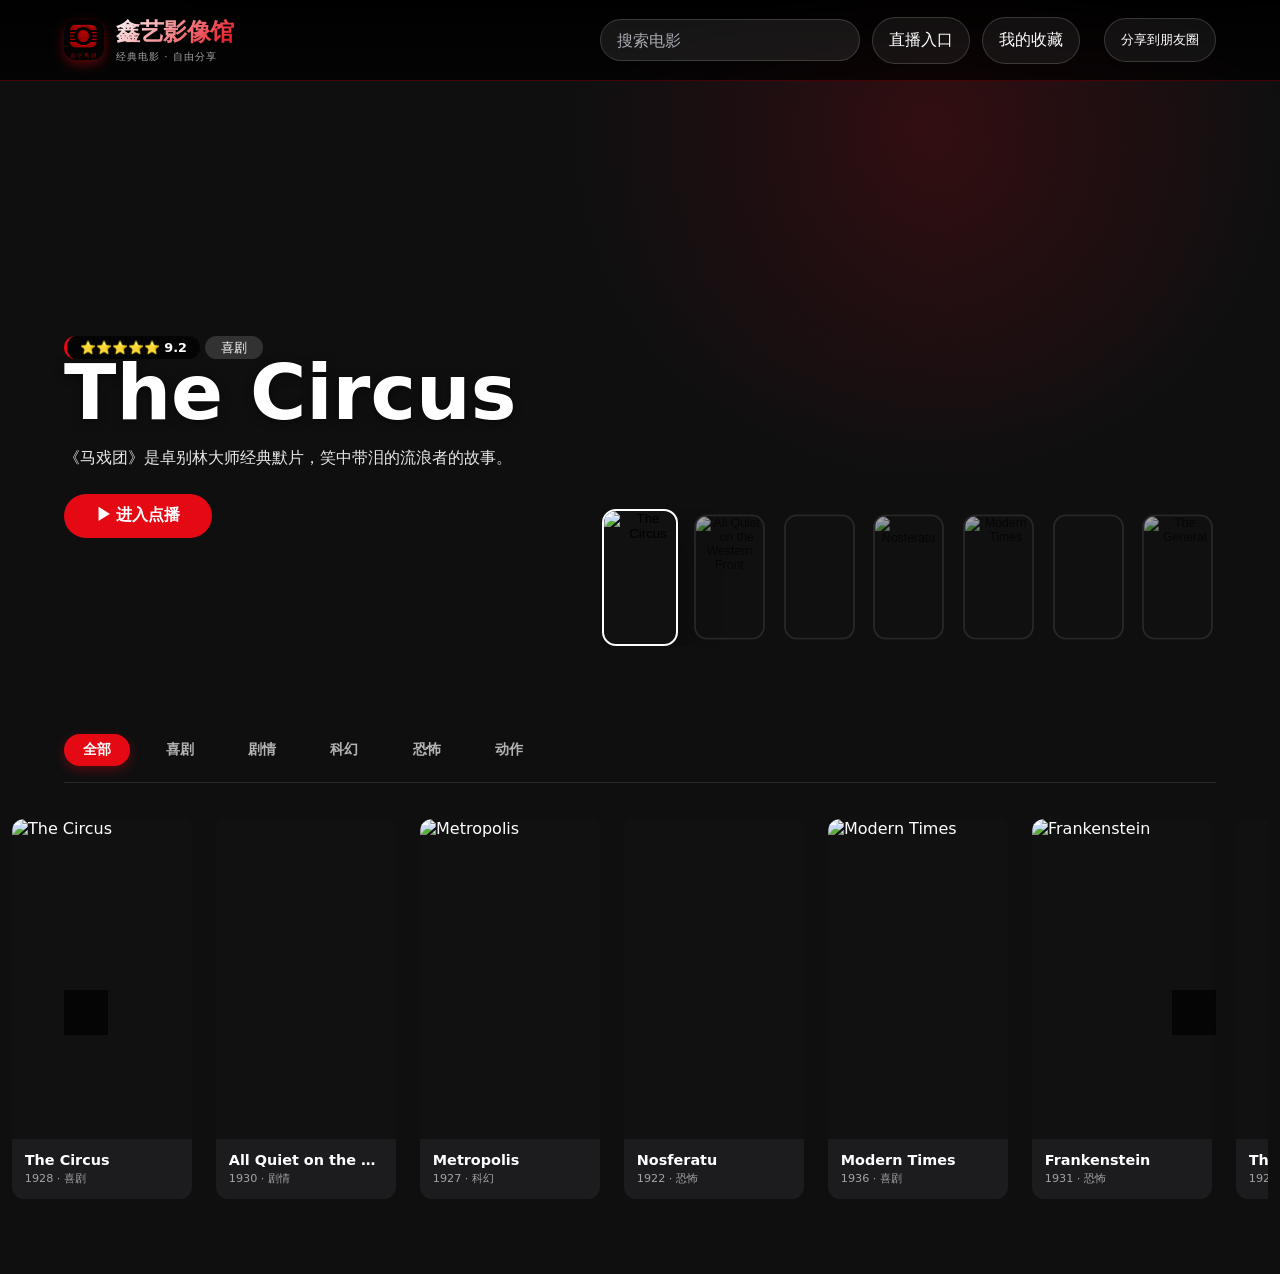
==== index.html @ 9accf1c9 "Remove stale audio UI logic and disable fallback autoplay sources" ====
<!DOCTYPE html>
<html lang="zh-CN">
<head>
    <meta charset="UTF-8">
    <meta name="viewport" content="width=device-width, initial-scale=1.0, viewport-fit=cover">
    <meta name="description" content="鑫艺影像馆，经典电影自由分享平台。">
    <meta property="og:title" content="鑫艺影像馆 · 致敬经典电影">
    <meta property="og:description" content="观看并分享经典电影。">
    <meta property="og:image" content="https://pub-c8dff8c2f0a44d65a2aa76008f27ed86.r2.dev/Circle_hb_h.png">
    <meta property="og:type" content="website">
    <link rel="icon" href="logo.png">
    <link rel="apple-touch-icon" href="logo.png">
    <title>鑫艺影像馆 · 致敬经典电影</title>
    <!-- HLS.js 库 (CDN) -->
    <script src="https://cdn.jsdelivr.net/npm/hls.js@latest"></script>
    <style>
        * {
            margin: 0;
            padding: 0;
            box-sizing: border-box;
        }

        body {
            background-color: #0f0f10;
            font-family: system-ui, -apple-system, 'Segoe UI', Roboto, 'Helvetica Neue', sans-serif;
            color: #fff;
        }

        body.modal-open {
            overflow: hidden;
            touch-action: none;
        }

        :root {
            --movie-poster-aspect: 941 / 1672;
            --movie-backdrop-aspect: 1448 / 1086;
        }

        /* 自定义滚动条 */
        ::-webkit-scrollbar {
            width: 6px;
            height: 6px;
        }
        ::-webkit-scrollbar-track {
            background: #1a1a1f;
        }
        ::-webkit-scrollbar-thumb {
            background: #e50914;
            border-radius: 4px;
        }

        /* 导航栏 */
        .navbar {
            position: fixed;
            top: 0;
            left: 0;
            right: 0;
            background: linear-gradient(180deg, rgba(0,0,0,0.95) 0%, rgba(0,0,0,0.7) 100%);
            backdrop-filter: blur(12px);
            z-index: 100;
            padding: 1rem 5%;
            display: flex;
            justify-content: space-between;
            align-items: center;
            border-bottom: 1px solid rgba(229, 9, 20, 0.3);
        }

        .logo {
            display: flex;
            align-items: center;
            gap: 12px;
            cursor: pointer;
            transition: all 0.3s;
            text-decoration: none;
            min-width: 0;
        }

        .logo:hover {
            transform: translateY(-2px);
        }

        .logo-icon {
            width: 40px;
            height: 40px;
            flex: 0 0 40px;
            display: block;
            border-radius: 12px;
            box-shadow: 0 4px 12px rgba(229, 9, 20, 0.4);
            transition: all 0.3s;
            object-fit: contain;
            background: transparent;
        }

        .logo:hover .logo-icon {
            transform: rotate(6deg) scale(1.05);
            box-shadow: 0 6px 16px rgba(229, 9, 20, 0.6);
        }

        .logo-text {
            display: flex;
            flex-direction: column;
            gap: 2px;
            min-width: 0;
        }

        .logo-brand {
            font-size: 1.5rem;
            font-weight: 800;
            background: linear-gradient(135deg, #fff 0%, #e50914 100%);
            -webkit-background-clip: text;
            background-clip: text;
            color: transparent;
            letter-spacing: -0.5px;
            transition: all 0.3s;
            white-space: nowrap;
        }

        .logo:hover .logo-brand {
            font-size: 1.55rem;
        }

        .logo-tagline {
            font-size: 0.65rem;
            color: #a3a3a3;
            font-weight: 500;
            letter-spacing: 1px;
            text-transform: uppercase;
            transition: color 0.3s;
            white-space: nowrap;
        }

        .logo:hover .logo-tagline {
            color: #e50914;
        }
        .nav-link {
            display: inline-flex;
            align-items: center;
            justify-content: center;
            padding: 0.75rem 1rem;
            border-radius: 999px;
            border: 1px solid rgba(255,255,255,0.16);
            color: #fff;
            background: rgba(255,255,255,0.06);
            text-decoration: none;
            transition: all 0.2s;
        }

        .nav-link:hover {
            background: rgba(255,255,255,0.14);
            transform: translateY(-1px);
        }

        .share-link {
            cursor: pointer;
            margin-left: 0.75rem;
        }

        .nav-actions {
            display: flex;
            align-items: center;
            gap: 0.75rem;
        }

        .search-input {
            width: min(24vw, 260px);
            min-width: 180px;
            height: 42px;
            border: 1px solid rgba(255,255,255,0.16);
            border-radius: 999px;
            background: rgba(255,255,255,0.08);
            color: #fff;
            padding: 0 1rem;
            font: inherit;
            outline: none;
        }

        .search-input::placeholder {
            color: #a8a8b2;
        }

        .search-input:focus {
            border-color: rgba(229,9,20,0.75);
            background: rgba(255,255,255,0.12);
        }

        .share-toast {
            position: fixed;
            left: 50%;
            bottom: 2rem;
            transform: translateX(-50%) translateY(20px);
            max-width: min(90vw, 460px);
            background: rgba(24,24,28,0.96);
            color: #fff;
            border: 1px solid rgba(255,255,255,0.14);
            border-radius: 14px;
            padding: 0.9rem 1.1rem;
            box-shadow: 0 16px 40px rgba(0,0,0,0.35);
            opacity: 0;
            pointer-events: none;
            transition: opacity 0.2s, transform 0.2s;
            z-index: 2000;
            line-height: 1.5;
            font-size: 0.92rem;
        }

        .share-toast.show {
            opacity: 1;
            transform: translateX(-50%) translateY(0);
        }

        /* Hero 大屏区域 */
        .hero {
            position: relative;
            aspect-ratio: var(--movie-backdrop-aspect);
            height: clamp(560px, 78vh, 920px);
            max-height: none;
            min-height: 560px;
            width: 100%;
            background:
                radial-gradient(circle at 72% 18%, rgba(229,9,20,0.22), transparent 34%),
                linear-gradient(0deg, #0f0f10 0%, rgba(15,15,16,0.92) 100%);
            overflow: hidden;
            margin-top: 0;
            cursor: pointer;
        }

        .hero-backdrop {
            position: absolute;
            top: 0;
            left: 0;
            width: 100%;
            height: 100%;
            object-fit: cover;
            z-index: 0;
            filter: brightness(0.72) saturate(1.05);
            transition: opacity 0.45s ease, transform 0.45s ease;
        }

        .hero::after {
            content: "";
            position: absolute;
            inset: 0;
            background:
                linear-gradient(90deg, rgba(15,15,16,0.94) 0%, rgba(15,15,16,0.62) 36%, rgba(15,15,16,0.1) 74%),
                linear-gradient(0deg, #0f0f10 0%, rgba(15,15,16,0.08) 48%, rgba(15,15,16,0.18) 100%);
            z-index: 1;
            pointer-events: none;
        }

        .hero-content {
            position: absolute;
            bottom: 20%;
            left: 5%;
            max-width: min(680px, 52vw);
            z-index: 2;
            animation: fadeInUp 0.8s ease-out;
        }

        .hero-poster-rail {
            position: absolute;
            right: 5%;
            bottom: 8%;
            z-index: 3;
            display: flex;
            align-items: flex-end;
            gap: 0.8rem;
            max-width: min(48vw, 620px);
            overflow: hidden;
        }

        .hero-poster-card {
            width: clamp(78px, 8vw, 126px);
            aspect-ratio: var(--movie-poster-aspect);
            border: 2px solid rgba(255,255,255,0.16);
            border-radius: 14px;
            padding: 0;
            overflow: hidden;
            background: #111;
            cursor: pointer;
            opacity: 0.62;
            transform: scale(0.92);
            transition: opacity 0.25s ease, transform 0.25s ease, border-color 0.25s ease;
        }

        .hero-poster-card.active {
            opacity: 1;
            transform: scale(1);
            border-color: #fff;
            box-shadow: 0 18px 40px rgba(0,0,0,0.45);
        }

        .hero-poster-card img {
            width: 100%;
            height: 100%;
            display: block;
            object-fit: cover;
        }

        .hero-title {
            font-size: clamp(3.2rem, 6vw, 5.6rem);
            font-weight: 800;
            margin-bottom: 1rem;
            text-shadow: 0 2px 10px rgba(0,0,0,0.5);
            line-height: 0.95;
        }

        .hero-overview {
            font-size: 1rem;
            line-height: 1.5;
            margin-bottom: 1.5rem;
            opacity: 0.9;
            display: -webkit-box;
            -webkit-line-clamp: 3;
            line-clamp: 3;
            -webkit-box-orient: vertical;
            overflow: hidden;
        }

        .hero-meta {
            display: flex;
            gap: 1rem;
            align-items: center;
            margin-bottom: 1.5rem;
        }

        .hero-rating {
            background: rgba(0,0,0,0.7);
            backdrop-filter: blur(4px);
            padding: 0.25rem 0.8rem;
            border-radius: 30px;
            font-size: 0.8rem;
            font-weight: 600;
            border-left: 3px solid #e50914;
        }

        .hero-genre {
            background: rgba(255,255,255,0.15);
            backdrop-filter: blur(4px);
            padding: 0.25rem 1rem;
            border-radius: 30px;
            font-size: 0.8rem;
        }

        .btn-play {
            background: #e50914;
            border: none;
            color: white;
            padding: 0.7rem 2rem;
            font-size: 1rem;
            font-weight: 600;
            border-radius: 40px;
            cursor: pointer;
            display: inline-flex;
            align-items: center;
            gap: 8px;
            transition: transform 0.2s, background 0.2s;
        }
        .btn-play:hover {
            background: #b20710;
            transform: scale(1.02);
        }

        /* 主内容区 */
        .container {
            max-width: 1400px;
            margin: 0 auto;
            padding: 2rem 5% 4rem;
        }

        /* 分类按钮 */
        .genre-filter {
            display: flex;
            flex-wrap: wrap;
            gap: 1rem;
            margin-bottom: 2rem;
            border-bottom: 1px solid rgba(255,255,255,0.1);
            padding-bottom: 1rem;
        }

        .genre-btn {
            background: transparent;
            border: none;
            color: #b3b3b3;
            font-weight: 600;
            font-size: 0.9rem;
            padding: 0.4rem 1.2rem;
            border-radius: 40px;
            cursor: pointer;
            transition: all 0.2s;
        }
        .genre-btn:hover {
            color: white;
            background: rgba(255,255,255,0.05);
        }
        .genre-btn.active {
            background: #e50914;
            color: white;
            box-shadow: 0 4px 12px rgba(229,9,20,0.3);
        }

        /* 影片推荐 */
        .movies-rail {
            position: relative;
        }

        .movies-grid {
            display: flex;
            gap: 1.5rem;
            overflow-x: auto;
            overflow-y: hidden;
            scroll-behavior: smooth;
            scroll-snap-type: x proximity;
            padding: 0.25rem 3.25rem 0.75rem;
            margin: 0 -3.25rem;
            scrollbar-width: none;
        }

        .movies-grid::-webkit-scrollbar {
            display: none;
        }

        .movie-card {
            flex: 0 0 180px;
            background: #1c1c1f;
            border-radius: 12px;
            overflow: hidden;
            cursor: pointer;
            transition: transform 0.25s ease, box-shadow 0.25s;
            animation: fadeInScale 0.4s ease forwards;
            scroll-snap-align: start;
        }
        .movie-card:hover {
            transform: translateY(-6px) scale(1.02);
            box-shadow: 0 15px 25px -10px rgba(0,0,0,0.6);
        }

        .poster-wrapper {
            aspect-ratio: var(--movie-poster-aspect);
            overflow: hidden;
            background: #111;
        }
        .poster {
            width: 100%;
            height: 100%;
            object-fit: contain;
            transition: transform 0.4s;
        }
        .movie-card:hover .poster {
            transform: scale(1.05);
        }

        .movie-info {
            padding: 0.8rem;
        }
        .movie-title {
            font-size: 0.9rem;
            font-weight: 600;
            margin-bottom: 0.2rem;
            white-space: nowrap;
            overflow: hidden;
            text-overflow: ellipsis;
        }
        .movie-year {
            font-size: 0.7rem;
            color: #a3a3a3;
        }

        .continue-section {
            margin-bottom: 2rem;
        }

        .section-heading {
            font-size: 1.35rem;
            margin-bottom: 1rem;
            font-weight: 750;
        }

        .continue-grid {
            display: grid;
            grid-template-columns: repeat(auto-fill, minmax(180px, 1fr));
            gap: 1.25rem;
        }

        .progress-meta {
            margin-top: 0.45rem;
            color: #e5e5e5;
            font-size: 0.72rem;
        }

        .rail-arrow {
            position: absolute;
            top: 50%;
            width: 44px;
            height: 44px;
            display: inline-flex;
            align-items: center;
            justify-content: center;
            border: 1px solid rgba(255,255,255,0.18);
            border-radius: 12px;
            color: #fff;
            background: rgba(0,0,0,0.68);
            backdrop-filter: blur(10px);
            cursor: pointer;
            transform: translateY(-50%);
            transition: opacity 0.2s, background 0.2s, transform 0.2s;
            z-index: 5;
        }

        .rail-arrow:hover {
            background: rgba(229,9,20,0.82);
            transform: translateY(-50%) scale(1.04);
        }

        .rail-arrow:disabled {
            opacity: 0.32;
            cursor: default;
            transform: translateY(-50%);
        }

        .rail-arrow svg {
            width: 24px;
            height: 24px;
            display: block;
            fill: none;
            stroke: currentColor;
        }

        .rail-arrow-left {
            left: 0;
        }

        .rail-arrow-right {
            right: 0;
        }

        /* 播放器模态框 */
        .modal {
            display: none;
            position: fixed;
            top: 0;
            left: 0;
            width: 100%;
            height: 100vh;
            height: 100dvh;
            background: rgba(0,0,0,0.96);
            z-index: 1000;
            justify-content: center;
            align-items: center;
            backdrop-filter: blur(8px);
            padding: max(1rem, env(safe-area-inset-top)) max(1rem, env(safe-area-inset-right)) max(1rem, env(safe-area-inset-bottom)) max(1rem, env(safe-area-inset-left));
        }
        .modal.active {
            display: flex;
            animation: fadeIn 0.2s;
        }
        .modal-container {
            width: 90%;
            max-width: 1000px;
            max-height: calc(100dvh - 2rem);
            background: #000;
            border-radius: 16px;
            overflow: visible;
            position: relative;
            display: flex;
            flex-direction: column;
        }
        .modal-container:fullscreen {
            width: 100vw;
            height: 100vh;
            max-width: none;
            max-height: none;
            border-radius: 0;
        }
        .modal-container:fullscreen .video-wrapper {
            flex: 1 1 auto;
            max-height: none;
        }
        .video-wrapper {
            aspect-ratio: 16 / 9;
            width: 100%;
            max-height: calc(100dvh - 7rem);
            background: #000;
        }
        .video-wrapper video {
            width: 100%;
            height: 100%;
            display: block;
            outline: none;
            object-fit: contain;
        }
        .close-modal {
            position: absolute;
            top: -40px;
            right: 0;
            background: none;
            border: none;
            color: white;
            font-size: 28px;
            cursor: pointer;
            z-index: 10;
            padding: 0 10px;
            background: rgba(0,0,0,0.5);
            border-radius: 30px;
        }
        .modal-info {
            padding: 1rem;
            background: #111;
            font-size: 0.9rem;
        }
        .modal-player-controls {
            display: flex;
            align-items: center;
            justify-content: center;
            gap: 0.75rem;
            padding: 0.85rem 1rem;
            background: #0d0d0f;
            border-top: 1px solid rgba(255,255,255,0.1);
            opacity: 0;
            transform: translateY(10px);
            pointer-events: none;
            transition: opacity 0.25s ease, transform 0.25s ease;
        }
        .modal-container.controls-visible .modal-player-controls {
            opacity: 1;
            transform: translateY(0);
            pointer-events: auto;
        }
        .modal-control-btn {
            width: 44px;
            height: 44px;
            display: inline-flex;
            align-items: center;
            justify-content: center;
            border: 1px solid rgba(255,255,255,0.14);
            border-radius: 12px;
            color: #fff;
            background: rgba(255,255,255,0.06);
            cursor: pointer;
            transition: background 0.2s, border-color 0.2s, transform 0.2s;
        }
        .modal-control-btn:hover {
            background: rgba(255,255,255,0.14);
            transform: translateY(-1px);
        }
        .modal-control-btn.primary {
            background: #e50914;
            border-color: #e50914;
        }
        .modal-control-btn.active {
            color: #ff4d57;
            border-color: rgba(229,9,20,0.55);
            background: rgba(229,9,20,0.12);
        }
        .modal-control-btn svg {
            width: 22px;
            height: 22px;
            display: block;
            fill: currentColor;
            stroke: currentColor;
        }

        /* 加载动画 */
        .loader {
            text-align: center;
            padding: 3rem;
            color: #aaa;
        }

        @keyframes fadeInUp {
            from {
                opacity: 0;
                transform: translateY(40px);
            }
            to {
                opacity: 1;
                transform: translateY(0);
            }
        }
        @keyframes fadeInScale {
            from {
                opacity: 0;
                transform: scale(0.96);
            }
            to {
                opacity: 1;
                transform: scale(1);
            }
        }

        @media (max-width: 768px) {
            .navbar {
                gap: 0.75rem;
                padding: 0.75rem 1rem;
            }
            .navbar > div:last-child {
                display: flex;
                gap: 0.5rem;
                flex: 0 0 auto;
            }
            .nav-actions {
                flex-wrap: wrap;
                justify-content: flex-end;
            }
            .search-input {
                order: -1;
                width: min(52vw, 220px);
                min-width: 150px;
                height: 38px;
                font-size: 0.82rem;
            }
            .hero {
                height: 76vh;
                min-height: 520px;
                max-height: none;
                aspect-ratio: auto;
            }
            .hero-backdrop {
                object-position: center;
            }
            .hero-title {
                font-size: 2.35rem;
            }
            .hero-overview {
                font-size: 0.8rem;
                line-clamp: 2;
                -webkit-line-clamp: 2;
            }
            .hero-content {
                bottom: 18%;
                left: 5%;
                right: 5%;
                max-width: none;
            }
            .hero-poster-rail {
                right: 5%;
                left: 5%;
                bottom: 2.8%;
                max-width: none;
                gap: 0.55rem;
            }
            .hero-poster-card {
                width: 58px;
                border-radius: 9px;
            }
            .movies-grid {
                gap: 1rem;
                padding-inline: 2.75rem;
                margin-inline: -2.75rem;
            }
            .movie-card {
                flex-basis: 140px;
            }
            .rail-arrow {
                width: 38px;
                height: 38px;
                border-radius: 10px;
            }
            .genre-btn {
                font-size: 0.8rem;
                padding: 0.3rem 1rem;
            }
            .logo {
                gap: 8px;
                flex: 1 1 auto;
                min-width: 0;
            }
            .logo-icon {
                width: 36px;
                height: 36px;
                flex-basis: 36px;
                font-size: 20px;
            }
            .logo-brand {
                font-size: 1.2rem;
            }
            .logo-tagline {
                font-size: 0.6rem;
                display: none;
            }
            .nav-link {
                padding: 0.55rem 0.7rem;
                font-size: 0.82rem;
            }
            .share-link {
                margin-left: 0;
            }
            .modal {
                align-items: center;
                width: 100vw;
                height: 100vh;
                height: 100dvh;
                padding: 0;
            }
            .modal-container {
                width: 100vw;
                height: auto;
                max-height: 100dvh;
                max-width: none;
                border-radius: 0;
                overflow: hidden;
                justify-content: center;
            }
            .video-wrapper {
                flex: 0 0 auto;
                width: 100vw;
                height: auto;
                min-height: 0;
                aspect-ratio: 16 / 9;
                max-height: none;
                display: flex;
                align-items: center;
                justify-content: center;
            }
            .close-modal {
                top: 0.5rem;
                right: 0.5rem;
                width: 40px;
                height: 40px;
                padding: 0;
                display: grid;
                place-items: center;
                background: rgba(0,0,0,0.75);
            }
            .modal-info {
                flex: 0 0 auto;
                max-height: 4.5rem;
                overflow: auto;
                padding-right: 3.5rem;
                padding-bottom: calc(1rem + env(safe-area-inset-bottom));
            }
            .modal-player-controls {
                flex: 0 0 auto;
                gap: 0.55rem;
                padding: 0.7rem;
            }
            .modal-control-btn {
                width: 40px;
                height: 40px;
                border-radius: 10px;
            }
            .modal-control-btn svg {
                width: 20px;
                height: 20px;
            }
        }
    </style>
</head>

<body>

<nav class="navbar">
    <div class="logo" onclick="window.location.href='index.html'">
        <img class="logo-icon" src="logo.png" alt="鑫艺影像馆 logo">
        <div class="logo-text">
            <div class="logo-brand">鑫艺影像馆</div>
            <div class="logo-tagline">经典电影 · 自由分享</div>
        </div>
    </div>
    <div class="nav-actions">
        <input class="search-input" id="movieSearchInput" type="search" placeholder="搜索电影" aria-label="搜索电影">
        <a class="nav-link" href="live.html">直播入口</a>
        <a class="nav-link" href="favorites.html">我的收藏</a>
        <button class="nav-link share-link" id="shareSiteBtn" type="button">分享到朋友圈</button>
    </div>
</nav>

<div class="share-toast" id="shareToast" role="status" aria-live="polite"></div>

<section class="hero" id="heroSection">
    <img class="hero-backdrop" id="heroBackdrop" src="https://pub-c8dff8c2f0a44d65a2aa76008f27ed86.r2.dev/Circle_hb_h.png" alt="The Circus backdrop" fetchpriority="high">
    <div class="hero-content">
        <span class="hero-rating" id="heroRating">⭐⭐⭐⭐⭐ 经典</span>
        <span class="hero-genre" id="heroGenre">剧情</span>
        <h1 class="hero-title" id="heroTitle">加载中...</h1>
        <p class="hero-overview" id="heroOverview"></p>
        <div class="hero-meta">
            <button class="btn-play" id="heroPlayBtn">▶ 进入点播</button>
        </div>
    </div>
    <div class="hero-poster-rail" id="heroPosterRail" aria-label="影片推介"></div>
</section>

<main class="container">
    <section class="continue-section" id="continueSection" hidden>
        <h2 class="section-heading">继续观看</h2>
        <div class="continue-grid" id="continueGrid"></div>
    </section>
    <div class="genre-filter" id="genreFilterContainer">
        <button class="genre-btn active" data-genre="all">全部</button>
    </div>
    <div class="movies-rail" aria-label="影片推荐">
        <button class="rail-arrow rail-arrow-left" id="moviesScrollLeft" type="button" aria-label="向左滑动" title="向左滑动">
            <svg viewBox="0 0 24 24" aria-hidden="true">
                <path d="M15 5 8 12l7 7" stroke-width="2.4" stroke-linecap="round" stroke-linejoin="round"></path>
            </svg>
        </button>
        <div class="movies-grid" id="moviesGrid">
            <div class="loader">🎞️ 正在载入经典电影...</div>
        </div>
        <button class="rail-arrow rail-arrow-right" id="moviesScrollRight" type="button" aria-label="向右滑动" title="向右滑动">
            <svg viewBox="0 0 24 24" aria-hidden="true">
                <path d="m9 5 7 7-7 7" stroke-width="2.4" stroke-linecap="round" stroke-linejoin="round"></path>
            </svg>
        </button>
    </div>
</main>

<div id="videoModal" class="modal">
    <div class="modal-container">
        <button class="close-modal" id="closeModalBtn">✕</button>
        <div class="video-wrapper">
            <video id="videoPlayer" playsinline webkit-playsinline preload="metadata" crossorigin="anonymous"></video>
        </div>
        <div class="modal-player-controls" aria-label="推荐影片播放控制">
            <button class="modal-control-btn primary" id="modalPlayBtn" type="button" aria-label="播放" title="播放">
                <svg viewBox="0 0 24 24" aria-hidden="true">
                    <path d="M8 5.5v13l10-6.5-10-6.5z"></path>
                </svg>
            </button>
            <button class="modal-control-btn" id="modalPauseBtn" type="button" aria-label="暂停" title="暂停">
                <svg viewBox="0 0 24 24" aria-hidden="true">
                    <path d="M7 5h4v14H7zM13 5h4v14h-4z"></path>
                </svg>
            </button>
            <button class="modal-control-btn" id="modalForwardBtn" type="button" aria-label="快进 10 秒" title="快进 10 秒">
                <svg viewBox="0 0 24 24" aria-hidden="true">
                    <path d="M13 7v10l7-5-7-5zM4 7v10l7-5-7-5z"></path>
                </svg>
            </button>
            <button class="modal-control-btn" id="modalRewindBtn" type="button" aria-label="快退 10 秒" title="快退 10 秒">
                <svg viewBox="0 0 24 24" aria-hidden="true">
                    <path d="M11 7v10l-7-5 7-5zM20 7v10l-7-5 7-5z"></path>
                </svg>
            </button>
            <button class="modal-control-btn" id="modalFullscreenBtn" type="button" aria-label="全屏" title="全屏">
                <svg viewBox="0 0 24 24" aria-hidden="true">
                    <path fill="none" stroke-width="2.2" stroke-linecap="round" stroke-linejoin="round" d="M8 4H4v4M16 4h4v4M20 16v4h-4M4 16v4h4"></path>
                </svg>
            </button>
            <button class="modal-control-btn" id="modalFavoriteBtn" type="button" aria-label="收藏" title="收藏">
                <svg viewBox="0 0 24 24" aria-hidden="true">
                    <path fill="none" stroke-width="2.1" stroke-linecap="round" stroke-linejoin="round" d="M12 20s-7-4.35-9-9.2C1.8 7.85 3.7 5 6.8 5c1.8 0 3.1 1 3.9 2.1C11.5 6 12.8 5 14.6 5c3.1 0 5 2.85 3.8 5.8C16.4 15.65 12 20 12 20z"></path>
                </svg>
            </button>
        </div>
        <div class="modal-info" id="modalMovieTitle"></div>
    </div>
</div>

<script src="player.js?v=20260531-decode-fix"></script>
<script>
    // ---------- 电影数据（可直接增加或修改）----------
    const moviesData = [
        { 
            id: 1,
            title: "The Circus", 
            year: 1928, 
            genre: "Comedy", 
            overview: "《马戏团》是卓别林大师经典默片，笑中带泪的流浪者的故事。", 
            director: "查理·卓别林",
            rating: "⭐⭐⭐⭐⭐ 9.2", 
            backdrop: "https://pub-c8dff8c2f0a44d65a2aa76008f27ed86.r2.dev/Circle_hb_h.png", 
            poster: "https://pub-c8dff8c2f0a44d65a2aa76008f27ed86.r2.dev/Circle_hb_s.png", 
            hlsUrl: "https://pub-c8dff8c2f0a44d65a2aa76008f27ed86.r2.dev/hls/the-circus/index.m3u8",
            videoUrl: "",
            fallbackVideoUrl: ""
        },
        { 
            id: 2,
            title: "All Quiet on the Western Front", 
            year: 1930, 
            genre: "Drama", 
            overview: "《西线无战事》是一部反战史诗，第一次世界大战惨烈真实写照。", 
            director: "刘易斯·迈尔斯通",
            rating: "⭐⭐⭐⭐⭐ 8.9", 
            backdrop: "https://pub-c8dff8c2f0a44d65a2aa76008f27ed86.r2.dev/backdrops/all_quiet_backdrop.jpg?v=20260524", 
            poster: "https://pub-c8dff8c2f0a44d65a2aa76008f27ed86.r2.dev/posters/all_quiet_poster.jpg?v=20260524", 
            hlsUrl: "https://pub-c8dff8c2f0a44d65a2aa76008f27ed86.r2.dev/videos/west_no_war/index.m3u8",
            videoUrl: "", 
            fallbackVideoUrl: ""  
        },
        { 
            id: 3,
            title: "Metropolis", 
            year: 1927, 
            genre: "Sci-Fi", 
            overview: "《大都会》是一部德国表现主义科幻巨作，影响后世无数电影。", 
            director: "弗里茨·朗",
            rating: "⭐⭐⭐⭐⭐ 8.5", 
            backdrop: "https://images.unsplash.com/photo-1534447677768-be436bb09401?w=1200", 
            poster: "https://placehold.co/300x450?text=Metropolis&bg=111111&fg=ffffff", 
            hlsUrl: "https://pub-c8dff8c2f0a44d65a2aa76008f27ed86.r2.dev/hls/metropolis/index.m3u8",
            videoUrl: "" 
        },
        { 
            id: 4,
            title: "Nosferatu", 
            year: 1922, 
            genre: "Horror", 
            overview: "《诺斯费拉图》是影史第一部吸血鬼电影，恐怖氛围至今经典。", 
            director: "弗里茨·穆瑙",
            rating: "⭐⭐⭐⭐ 8.0", 
            backdrop: "https://images.unsplash.com/photo-1509248961158-e54f6934749c?w=1200", 
            poster: "https://placehold.co/300x450?text=Nosferatu&bg=111111&fg=ffffff", 
            hlsUrl: "https://pub-c8dff8c2f0a44d65a2aa76008f27ed86.r2.dev/hls/nosferatu/index.m3u8",
            videoUrl: "" 
        },
        { 
            id: 5,
            title: "Modern Times", 
            year: 1936, 
            genre: "Comedy", 
            overview: "《摩登时代》是卓别林对工业时代的辛辣讽刺。", 
            director: "查理·卓别林",
            rating: "⭐⭐⭐⭐⭐ 9.0", 
            backdrop: "https://images.unsplash.com/photo-1518834107819-67b0b7c58434?w=1200", 
            poster: "https://placehold.co/300x450?text=Modern+Times&bg=111111&fg=ffffff", 
            hlsUrl: "https://pub-c8dff8c2f0a44d65a2aa76008f27ed86.r2.dev/hls/modern-times/index.m3u8",
            videoUrl: "" 
        },
        { 
            id: 6,
            title: "Frankenstein", 
            year: 1931, 
            genre: "Horror", 
            overview: "《科学怪人》是科学怪人的银幕始祖，哥特恐怖经典。", 
            director: "詹姆斯·惠尔",
            rating: "⭐⭐⭐⭐ 7.8", 
            backdrop: "https://images.unsplash.com/photo-1516916759473-600c07bc12d4?w=1200", 
            poster: "https://placehold.co/300x450?text=Frankenstein&bg=111111&fg=ffffff", 
            hlsUrl: "https://pub-c8dff8c2f0a44d65a2aa76008f27ed86.r2.dev/hls/frankenstein/index.m3u8",
            videoUrl: "" 
        },
        { 
            id: 7,
            title: "The General", 
            year: 1926, 
            genre: "Action", 
            overview: "《将军》是巴斯特·基顿的火车追逐动作喜剧巅峰。", 
            director: "巴斯特·基顿、克莱德·布鲁克曼",
            rating: "⭐⭐⭐⭐⭐ 8.7", 
            backdrop: "https://images.unsplash.com/photo-1587923623987-c7e4081beb5f?w=1200", 
            poster: "https://placehold.co/300x450?text=The+General&bg=111111&fg=ffffff", 
            hlsUrl: "https://pub-c8dff8c2f0a44d65a2aa76008f27ed86.r2.dev/hls/the-general/index.m3u8",
            videoUrl: "" 
        }
    ];

    let currentMovies = [...moviesData];
    let currentHeroMovie = currentMovies[0];
    let currentHeroIndex = 0;
    let heroRotationTimer = null;
    let currentVideoPlayer = null;
    let currentModalMovie = null;
    let modalControlsTimer = null;
    let modalProgressCleanup = null;
    let activeGenre = 'all';
    let activeSearchQuery = '';
    const movieRail = document.getElementById('moviesGrid');
    const movieScrollLeft = document.getElementById('moviesScrollLeft');
    const movieScrollRight = document.getElementById('moviesScrollRight');
    const heroSection = document.getElementById('heroSection');
    const heroPosterRail = document.getElementById('heroPosterRail');
    const modalPlayBtn = document.getElementById('modalPlayBtn');
    const modalPauseBtn = document.getElementById('modalPauseBtn');
    const modalRewindBtn = document.getElementById('modalRewindBtn');
    const modalForwardBtn = document.getElementById('modalForwardBtn');
    const modalFullscreenBtn = document.getElementById('modalFullscreenBtn');
    const modalFavoriteBtn = document.getElementById('modalFavoriteBtn');
    const modalContainer = document.querySelector('.modal-container');
    const movieSearchInput = document.getElementById('movieSearchInput');

    // 分类映射
    function getGenreLabel(genre) {
        const map = { Comedy: "喜剧", Drama: "剧情", "Sci-Fi": "科幻", Horror: "恐怖", Action: "动作" };
        return map[genre] || genre;
    }

    const DEFAULT_FALLBACK_VIDEO = '';

    function getMoviePlaybackSource(movie) {
        const hlsUrl = movie.hlsUrl && movie.hlsUrl.trim();
        if (hlsUrl) {
            return {
                url: hlsUrl,
                type: 'hls',
                fallbackUrl: movie.videoUrl || movie.fallbackVideoUrl || DEFAULT_FALLBACK_VIDEO
            };
        }

        return {
            url: movie.videoUrl,
            type: 'auto',
            fallbackUrl: movie.fallbackVideoUrl || DEFAULT_FALLBACK_VIDEO
        };
    }

	    function getProgressKey(movieId) {
	        return `progress_${movieId}`;
	    }

	    function getSavedProgress(movieId) {
	        const value = Number(localStorage.getItem(getProgressKey(movieId)) || 0);
	        return Number.isFinite(value) ? value : 0;
	    }

	    function formatProgressTime(seconds) {
	        const mins = Math.floor(seconds / 60);
	        const secs = Math.floor(seconds % 60);
	        return `${mins}:${secs < 10 ? '0' : ''}${secs}`;
	    }

	    function saveMovieProgress(movieId, video) {
	        if (!movieId || !Number.isFinite(video.currentTime)) return;
	        if (Number.isFinite(video.duration) && video.duration > 0 && video.duration - video.currentTime < 12) {
	            localStorage.removeItem(getProgressKey(movieId));
	            renderContinueWatching();
	            return;
	        }
	        if (video.currentTime >= 5) {
	            localStorage.setItem(getProgressKey(movieId), String(Math.floor(video.currentTime)));
	        }
	    }

	    function restoreMovieProgress(movieId, video) {
	        const saved = getSavedProgress(movieId);
	        if (saved < 5) return;
	        const applyProgress = () => {
	            if (!Number.isFinite(video.duration)) return;
	            if (saved < video.duration - 8) {
	                video.currentTime = saved;
	            }
	            video.removeEventListener('loadedmetadata', applyProgress);
	            video.removeEventListener('canplay', applyProgress);
	        };
	        video.addEventListener('loadedmetadata', applyProgress);
	        video.addEventListener('canplay', applyProgress);
	    }

	    function setupContinueWatching(movie, video) {
	        if (modalProgressCleanup) modalProgressCleanup();
	        const save = () => saveMovieProgress(movie.id, video);
	        const clear = () => {
	            localStorage.removeItem(getProgressKey(movie.id));
	            renderContinueWatching();
	        };
	        video.addEventListener('timeupdate', save);
	        video.addEventListener('pause', save);
	        video.addEventListener('ended', clear);
	        restoreMovieProgress(movie.id, video);
	        modalProgressCleanup = () => {
	            save();
	            video.removeEventListener('timeupdate', save);
	            video.removeEventListener('pause', save);
	            video.removeEventListener('ended', clear);
	            modalProgressCleanup = null;
	            renderContinueWatching();
	        };
	    }

    // 渲染分类按钮
    function renderGenreFilter() {
        const genres = [...new Set(moviesData.map(m => m.genre))];
        const container = document.getElementById('genreFilterContainer');
        container.innerHTML = '<button class="genre-btn active" data-genre="all">全部</button>';
        genres.forEach(g => {
            const btn = document.createElement('button');
            btn.className = 'genre-btn';
            btn.setAttribute('data-genre', g);
            btn.textContent = getGenreLabel(g);
            btn.addEventListener('click', () => filterByGenre(g));
            container.appendChild(btn);
        });
    }

    // 按分类筛选
    function filterByGenre(genre) {
        activeGenre = genre;
        // 更新按钮激活样式
        document.querySelectorAll('.genre-btn').forEach(btn => {
            btn.classList.remove('active');
            if (btn.getAttribute('data-genre') === genre) btn.classList.add('active');
            if (genre === 'all' && btn.getAttribute('data-genre') === 'all') btn.classList.add('active');
        });
        applyMovieFilters();
    }

    function movieMatchesSearch(movie, query) {
        if (!query) return true;
        const haystack = [
            movie.title,
            movie.year,
            movie.genre,
            getGenreLabel(movie.genre),
            movie.director,
            movie.overview
        ].join(' ').toLowerCase();
        return haystack.includes(query);
    }

    function applyMovieFilters() {
        const query = activeSearchQuery.trim().toLowerCase();
        currentMovies = moviesData.filter(movie => {
            const matchesGenre = activeGenre === 'all' || movie.genre === activeGenre;
            return matchesGenre && movieMatchesSearch(movie, query);
        });
        renderMoviesGrid();
        renderHeroPosterRail();
        // 如果筛选后列表不为空，更新Hero为第一个电影
        if (currentMovies.length) setHeroMovie(currentMovies[0], 0);
        updateMovieRailButtons();
        startHeroRotation();
    }

    function updateMovieRailButtons() {
        const maxScroll = movieRail.scrollWidth - movieRail.clientWidth;
        const hasOverflow = maxScroll > 2;
        movieScrollLeft.disabled = !hasOverflow || movieRail.scrollLeft <= 2;
        movieScrollRight.disabled = !hasOverflow || movieRail.scrollLeft >= maxScroll - 2;
    }

    function scrollMovieRail(direction) {
        const distance = Math.max(movieRail.clientWidth * 0.75, 260);
        movieRail.scrollBy({ left: direction * distance, behavior: 'smooth' });
        window.setTimeout(updateMovieRailButtons, 320);
    }

    // 渲染电影网格
	    function renderMoviesGrid() {
	        const grid = document.getElementById('moviesGrid');
        if (!currentMovies.length) {
            grid.innerHTML = '<div class="loader">🎬 暂无此分类影片，我们会陆续添加更多经典。</div>';
            updateMovieRailButtons();
            return;
        }
        let html = '';
        currentMovies.forEach((movie, idx) => {
            html += `
                <div class="movie-card" data-movie-id="${movie.id}">
                    <div class="poster-wrapper">
                        <img class="poster" src="${movie.poster}" alt="${movie.title}" loading="lazy" onerror="this.src='https://placehold.co/300x450?text=Classic&bg=111111&fg=ffffff'">
                    </div>
                    <div class="movie-info">
                        <div class="movie-title">${movie.title}</div>
                        <div class="movie-year">${movie.year} · ${getGenreLabel(movie.genre)}</div>
                    </div>
                </div>
            `;
        });
        grid.innerHTML = html;
        // Cloudflare Pages/GitHub Pages keep this as detail.html?id=1.
        // Avoid pseudo-static /movie/1 routes unless server rewrite rules are added.
        document.querySelectorAll('.movie-card').forEach(card => {
            const movieId = parseInt(card.getAttribute('data-movie-id'));
            card.addEventListener('click', () => {
                window.location.href = `detail.html?id=${movieId}`;
            });
        });
	        movieRail.scrollLeft = 0;
	        updateMovieRailButtons();
	    }

	    function renderContinueWatching() {
	        const section = document.getElementById('continueSection');
	        const grid = document.getElementById('continueGrid');
	        const movies = moviesData
	            .map(movie => ({ movie, progress: getSavedProgress(movie.id) }))
	            .filter(item => item.progress >= 5);

	        section.hidden = movies.length === 0;
	        if (!movies.length) {
	            grid.innerHTML = '';
	            return;
	        }

	        grid.innerHTML = movies.map(({ movie, progress }) => `
	            <div class="movie-card continue-card" data-continue-id="${movie.id}">
	                <div class="poster-wrapper">
	                    <img class="poster" src="${movie.poster}" alt="${movie.title}" loading="lazy" onerror="this.src='https://placehold.co/300x450?text=Classic&bg=111111&fg=ffffff'">
	                </div>
	                <div class="movie-info">
	                    <div class="movie-title">${movie.title}</div>
	                    <div class="movie-year">${movie.year} · ${getGenreLabel(movie.genre)}</div>
	                    <div class="progress-meta">已观看到 ${formatProgressTime(progress)}</div>
	                </div>
	            </div>
	        `).join('');

	        grid.querySelectorAll('.continue-card').forEach(card => {
	            const movieId = parseInt(card.getAttribute('data-continue-id'));
	            const movie = moviesData.find(item => item.id === movieId);
	            card.addEventListener('click', () => playMovie(movie));
	        });
	    }

    function goToMovieDetail(movie = currentHeroMovie) {
        if (!movie) return;
        // Keep query-string detail URLs for static hosting refresh compatibility.
        window.location.href = `detail.html?id=${movie.id}`;
    }

    function renderHeroPosterRail() {
        heroPosterRail.innerHTML = currentMovies.map((movie, idx) => `
            <button class="hero-poster-card" data-hero-index="${idx}" type="button" aria-label="推介 ${movie.title}">
                <img src="${movie.poster}" alt="${movie.title}" loading="lazy" onerror="this.src='https://placehold.co/300x450?text=Classic&bg=111111&fg=ffffff'">
            </button>
        `).join('');

        heroPosterRail.querySelectorAll('.hero-poster-card').forEach(card => {
            card.addEventListener('click', (event) => {
                event.stopPropagation();
                const idx = Number(card.getAttribute('data-hero-index'));
                const movie = currentMovies[idx];
                if (movie) {
                    setHeroMovie(movie, idx);
                    restartHeroRotation();
                }
            });
        });
    }

    function updateHeroPosterState() {
        heroPosterRail.querySelectorAll('.hero-poster-card').forEach(card => {
            card.classList.toggle('active', Number(card.getAttribute('data-hero-index')) === currentHeroIndex);
        });
    }

    function showNextHeroMovie() {
        if (!currentMovies.length) return;
        const nextIndex = (currentHeroIndex + 1) % currentMovies.length;
        setHeroMovie(currentMovies[nextIndex], nextIndex);
    }

    function startHeroRotation() {
        window.clearInterval(heroRotationTimer);
        heroRotationTimer = window.setInterval(showNextHeroMovie, 5200);
    }

    function restartHeroRotation() {
        startHeroRotation();
    }

    // 设置Hero Banner
    function setHeroMovie(movie, index = currentMovies.findIndex(item => item.id === movie.id)) {
        currentHeroMovie = movie;
        currentHeroIndex = Math.max(0, index);
        document.getElementById('heroTitle').innerText = movie.title;
        document.getElementById('heroOverview').innerText = movie.overview;
        document.getElementById('heroRating').innerHTML = movie.rating;
        document.getElementById('heroGenre').innerHTML = getGenreLabel(movie.genre);
        document.getElementById('heroBackdrop').src = movie.backdrop;
        updateHeroPosterState();
        // 替换播放按钮事件（避免重复绑定）
        const oldBtn = document.getElementById('heroPlayBtn');
        const newBtn = oldBtn.cloneNode(true);
        oldBtn.parentNode.replaceChild(newBtn, oldBtn);
        newBtn.addEventListener('click', (event) => {
            event.stopPropagation();
            goToMovieDetail(movie);
        });
    }

    function showShareToast(message) {
        const toast = document.getElementById('shareToast');
        toast.textContent = message;
        toast.classList.add('show');
        window.clearTimeout(window.shareToastTimer);
        window.shareToastTimer = window.setTimeout(() => toast.classList.remove('show'), 4200);
    }

    function getFavoriteMovies() {
        try {
            return JSON.parse(localStorage.getItem('favoriteMovies') || '[]');
        } catch (error) {
            return [];
        }
    }

    function setFavoriteMovies(ids) {
        localStorage.setItem('favoriteMovies', JSON.stringify(ids));
    }

    function updateFavoriteButton(movieId) {
        const favorites = getFavoriteMovies();
        const isFavorite = favorites.includes(movieId);
        modalFavoriteBtn.classList.toggle('active', isFavorite);
        modalFavoriteBtn.setAttribute('aria-label', isFavorite ? '取消收藏' : '收藏');
        modalFavoriteBtn.setAttribute('title', isFavorite ? '取消收藏' : '收藏');
    }

    function toggleFavorite() {
        if (!currentModalMovie) return;
        const favorites = getFavoriteMovies();
        const isFavorite = favorites.includes(currentModalMovie.id);
        const nextFavorites = isFavorite
            ? favorites.filter(id => id !== currentModalMovie.id)
            : [...favorites, currentModalMovie.id];
        setFavoriteMovies(nextFavorites);
        updateFavoriteButton(currentModalMovie.id);
    }

    function seekModalVideo(seconds) {
        const video = document.getElementById('videoPlayer');
        if (!Number.isFinite(video.duration)) return;
        video.currentTime = Math.max(0, Math.min(video.duration, video.currentTime + seconds));
    }

    function playModalVideo() {
        const video = document.getElementById('videoPlayer');
        if (window.indexPlayer) {
            window.indexPlayer.play();
            return;
        }
        video.play();
    }

    function pauseModalVideo() {
        if (window.indexPlayer) {
            window.indexPlayer.pause();
            return;
        }
        document.getElementById('videoPlayer').pause();
    }

    function toggleModalFullscreen() {
        const video = document.getElementById('videoPlayer');
        if (!document.fullscreenElement) {
            if (modalContainer.requestFullscreen) {
                modalContainer.requestFullscreen();
            } else if (video.webkitEnterFullscreen) {
                video.webkitEnterFullscreen();
            }
        } else {
            document.exitFullscreen?.();
        }
    }

    function showModalControls() {
        modalContainer.classList.add('controls-visible');
        window.clearTimeout(modalControlsTimer);
        modalControlsTimer = window.setTimeout(() => {
            modalContainer.classList.remove('controls-visible');
        }, 5000);
    }

    function setupModalControlAutoHide() {
        ['mousemove', 'touchstart', 'click', 'keydown'].forEach(eventName => {
            modalContainer.addEventListener(eventName, showModalControls, { passive: true });
        });
        document.addEventListener('fullscreenchange', showModalControls);
    }

    movieScrollLeft.addEventListener('click', () => scrollMovieRail(-1));
	    movieScrollRight.addEventListener('click', () => scrollMovieRail(1));
	    movieRail.addEventListener('scroll', updateMovieRailButtons, { passive: true });
	    window.addEventListener('resize', updateMovieRailButtons);
	    movieSearchInput.addEventListener('input', (event) => {
	        activeSearchQuery = event.target.value;
	        applyMovieFilters();
	    });
	    heroSection.addEventListener('click', () => goToMovieDetail());
    heroSection.addEventListener('mouseenter', () => window.clearInterval(heroRotationTimer));
    heroSection.addEventListener('mouseleave', startHeroRotation);

    async function shareSite() {
        const movie = currentHeroMovie || moviesData[0];
        const shareData = {
            title: '鑫艺影像馆',
            text: `来鑫艺影像馆观看经典电影：${movie.title}`,
            url: window.location.href
        };

        if (navigator.share) {
            try {
                await navigator.share(shareData);
                return;
            } catch (error) {
                if (error.name === 'AbortError') return;
            }
        }

        try {
            await navigator.clipboard.writeText(shareData.url);
            showShareToast('链接已复制。打开微信朋友圈，粘贴链接即可分享。若在微信内浏览，也可以点右上角菜单分享到朋友圈。');
        } catch (error) {
            showShareToast('请复制当前页面地址，在微信朋友圈发布；若在微信内浏览，可点右上角菜单分享到朋友圈。');
        }
    }

    // 播放电影（模态框）
    function playMovie(movie) {
        const modal = document.getElementById('videoModal');
        const video = document.getElementById('videoPlayer');
        currentModalMovie = movie;
        modal.classList.add('active');
        document.body.classList.add('modal-open');
        document.getElementById('modalMovieTitle').innerHTML = `<strong>${movie.title}</strong> (${movie.year}) · 免费观影`;
        updateFavoriteButton(movie.id);
        showModalControls();
        
        // 使用 StreamPlayer 初始化
        if (!window.indexPlayer) {
            window.indexPlayer = new StreamPlayer(video, {
                autoplay: true,
                hlsConfig: {
                    maxLoadingDelay: 4,
                    minAutoBitrate: 0,
                    maxAutoBitrate: 8000000,
                    startLevel: -1
                }
            });
        }
        
	        const source = getMoviePlaybackSource(movie);
	        window.indexPlayer.load(source.url, source.type, source.fallbackUrl);
	        setupContinueWatching(movie, video);
	    }

    // 关闭模态框
    function closeModal() {
        const modal = document.getElementById('videoModal');
        modal.classList.remove('active');
        document.body.classList.remove('modal-open');
        currentModalMovie = null;
        modalContainer.classList.remove('controls-visible');
	        window.clearTimeout(modalControlsTimer);
	        if (modalProgressCleanup) modalProgressCleanup();
	        
	        if (window.indexPlayer) {
            window.indexPlayer.pause();
            window.indexPlayer.dispose();
            window.indexPlayer = null;
        }
    }

    // 初始化
    function init() {
        renderGenreFilter();
	        currentMovies = [...moviesData];
        renderContinueWatching();
        applyMovieFilters();
        renderHeroPosterRail();
        setHeroMovie(moviesData[0], 0);
        startHeroRotation();
        // 模态关闭事件
        document.getElementById('closeModalBtn').addEventListener('click', closeModal);
        window.addEventListener('click', (e) => {
            if (e.target === document.getElementById('videoModal')) closeModal();
        });
        document.getElementById('shareSiteBtn').addEventListener('click', shareSite);
        modalPlayBtn.addEventListener('click', playModalVideo);
        modalPauseBtn.addEventListener('click', pauseModalVideo);
        modalRewindBtn.addEventListener('click', () => seekModalVideo(-10));
        modalForwardBtn.addEventListener('click', () => seekModalVideo(10));
        modalFullscreenBtn.addEventListener('click', toggleModalFullscreen);
        modalFavoriteBtn.addEventListener('click', toggleFavorite);
        setupModalControlAutoHide();
    }

    init();
</script>
</body>
</html>
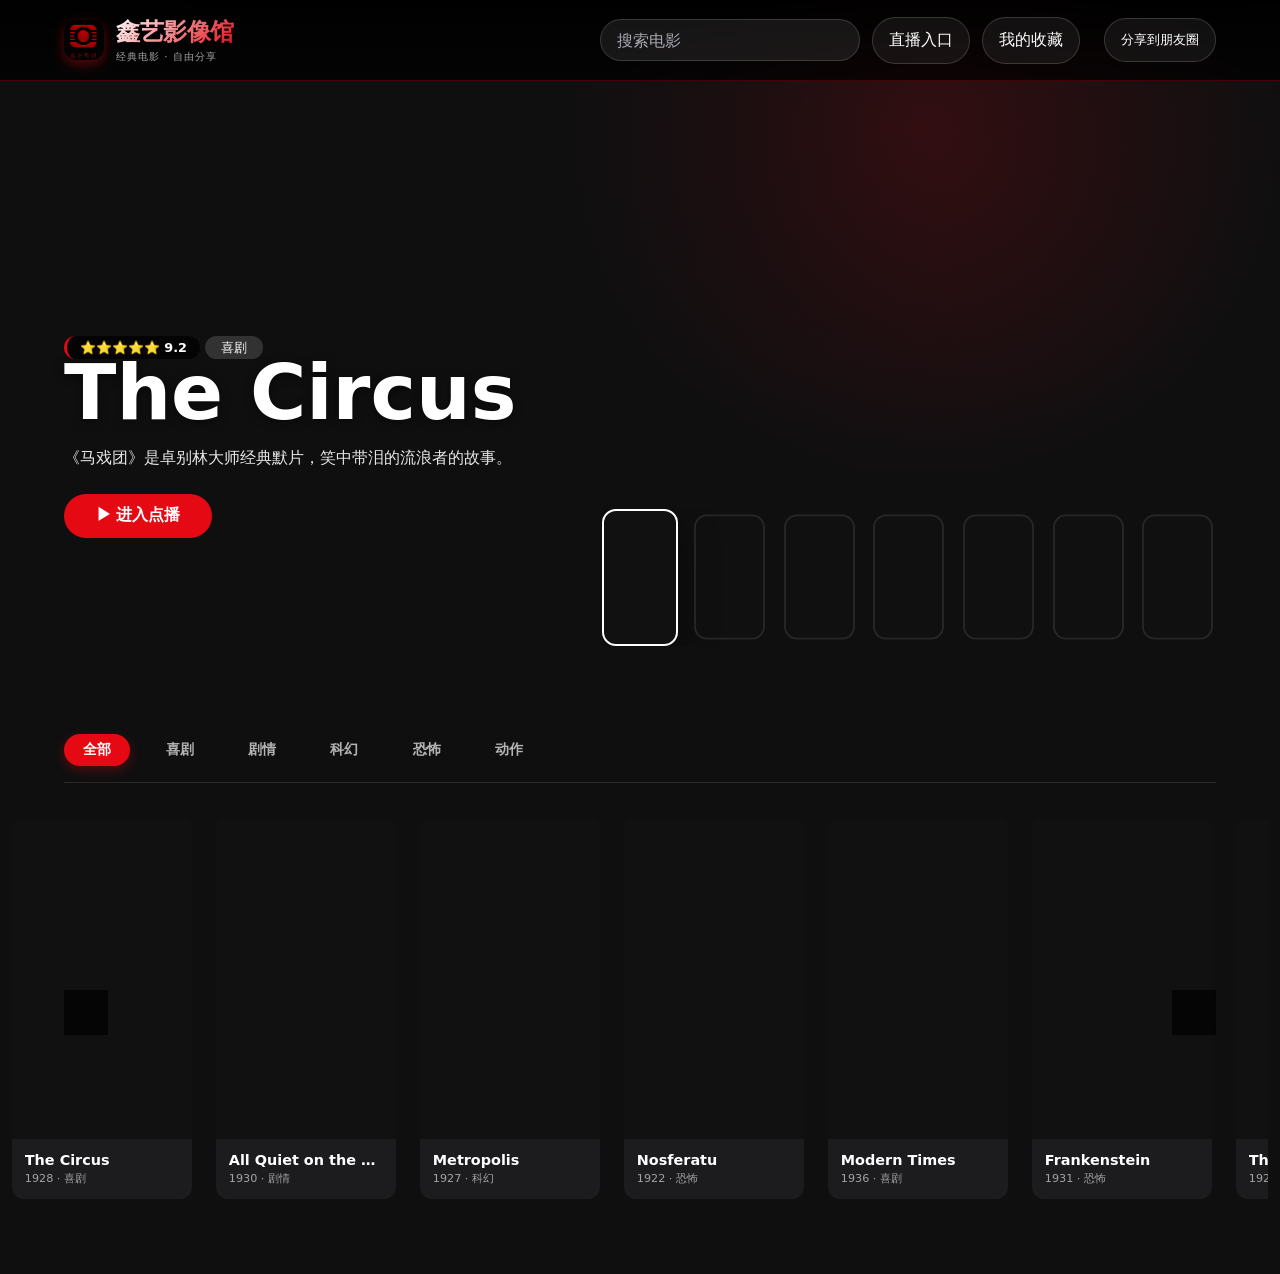
==== commit 34d724d4: "update" ====
--- a/index.html
+++ b/index.html
@@ -987,8 +987,8 @@
             overview: "《大都会》是一部德国表现主义科幻巨作，影响后世无数电影。", 
             director: "弗里茨·朗",
             rating: "⭐⭐⭐⭐⭐ 8.5", 
-            backdrop: "https://images.unsplash.com/photo-1534447677768-be436bb09401?w=1200", 
-            poster: "https://placehold.co/300x450?text=Metropolis&bg=111111&fg=ffffff", 
+            backdrop: "https://pub-c8dff8c2f0a44d65a2aa76008f27ed86.r2.dev/backdrops/Metropolis_backdrop.jpg", 
+            poster: "https://pub-c8dff8c2f0a44d65a2aa76008f27ed86.r2.dev/posters/Metropolis_poster.jpg", 
             hlsUrl: "https://pub-c8dff8c2f0a44d65a2aa76008f27ed86.r2.dev/hls/metropolis/index.m3u8",
             videoUrl: "" 
         },
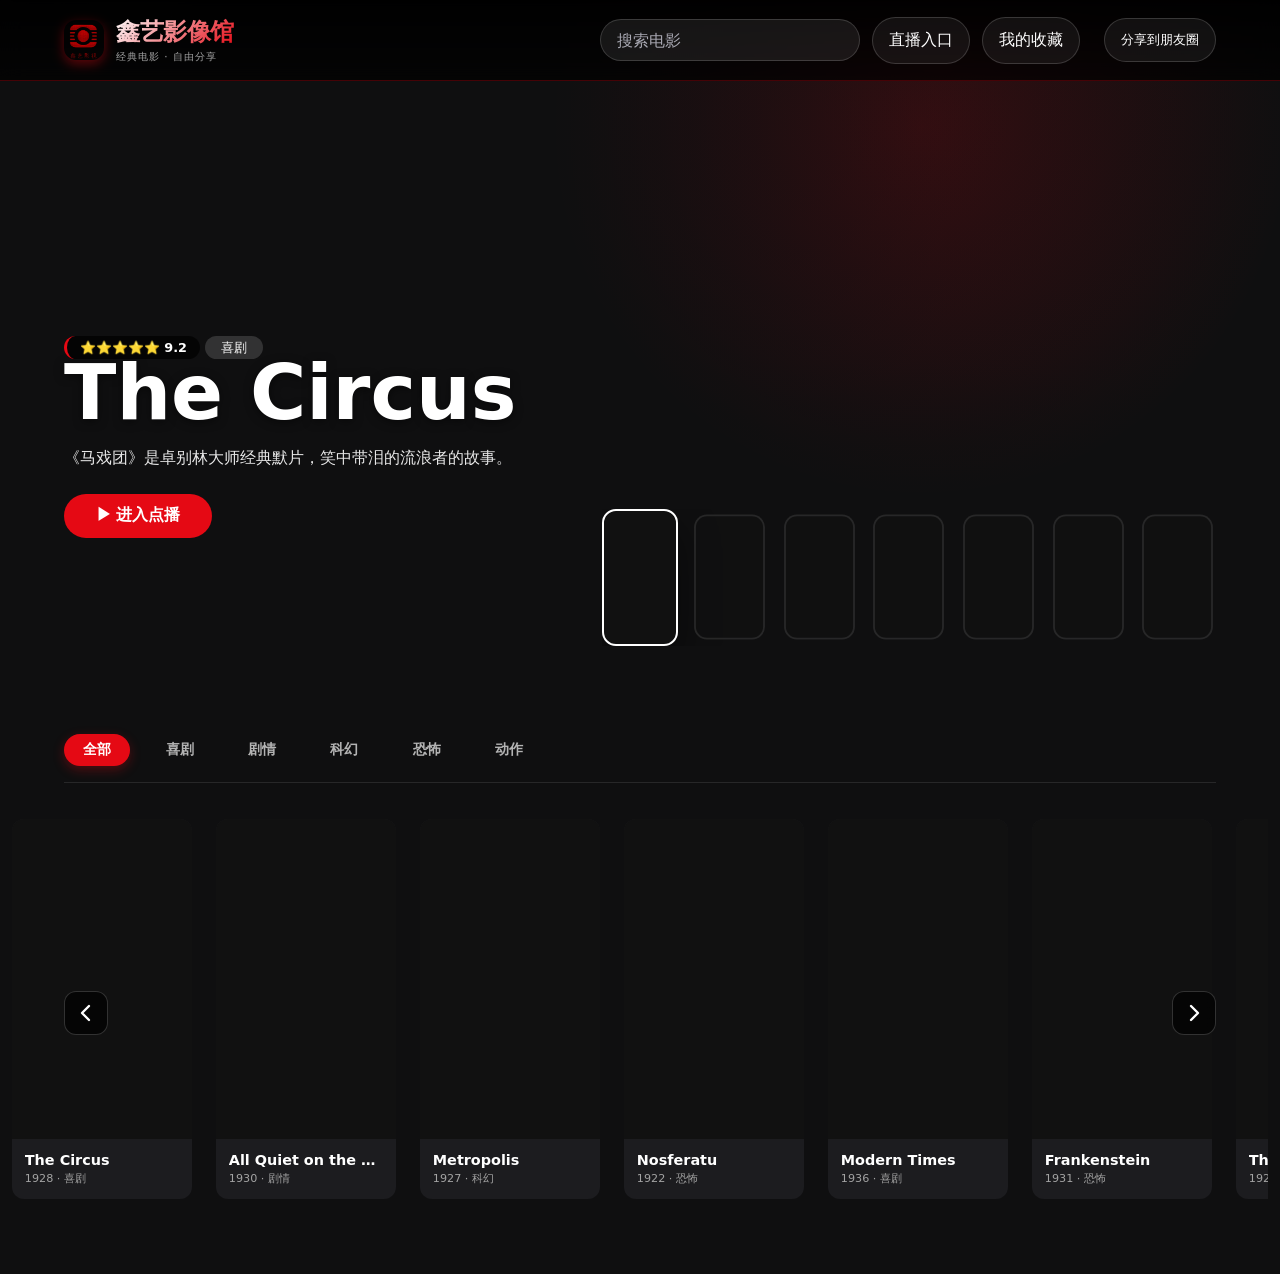
==== commit 92a30843: "update" ====
--- a/index.html
+++ b/index.html
@@ -1000,8 +1000,8 @@
             overview: "《诺斯费拉图》是影史第一部吸血鬼电影，恐怖氛围至今经典。", 
             director: "弗里茨·穆瑙",
             rating: "⭐⭐⭐⭐ 8.0", 
-            backdrop: "https://images.unsplash.com/photo-1509248961158-e54f6934749c?w=1200", 
-            poster: "https://placehold.co/300x450?text=Nosferatu&bg=111111&fg=ffffff", 
+            backdrop: "https://pub-c8dff8c2f0a44d65a2aa76008f27ed86.r2.dev/backdrops/Nosferatu_backdrop.jpg", 
+            poster: "https://pub-c8dff8c2f0a44d65a2aa76008f27ed86.r2.dev/posters/Nosferatu_poster.jpg", 
             hlsUrl: "https://pub-c8dff8c2f0a44d65a2aa76008f27ed86.r2.dev/hls/nosferatu/index.m3u8",
             videoUrl: "" 
         },
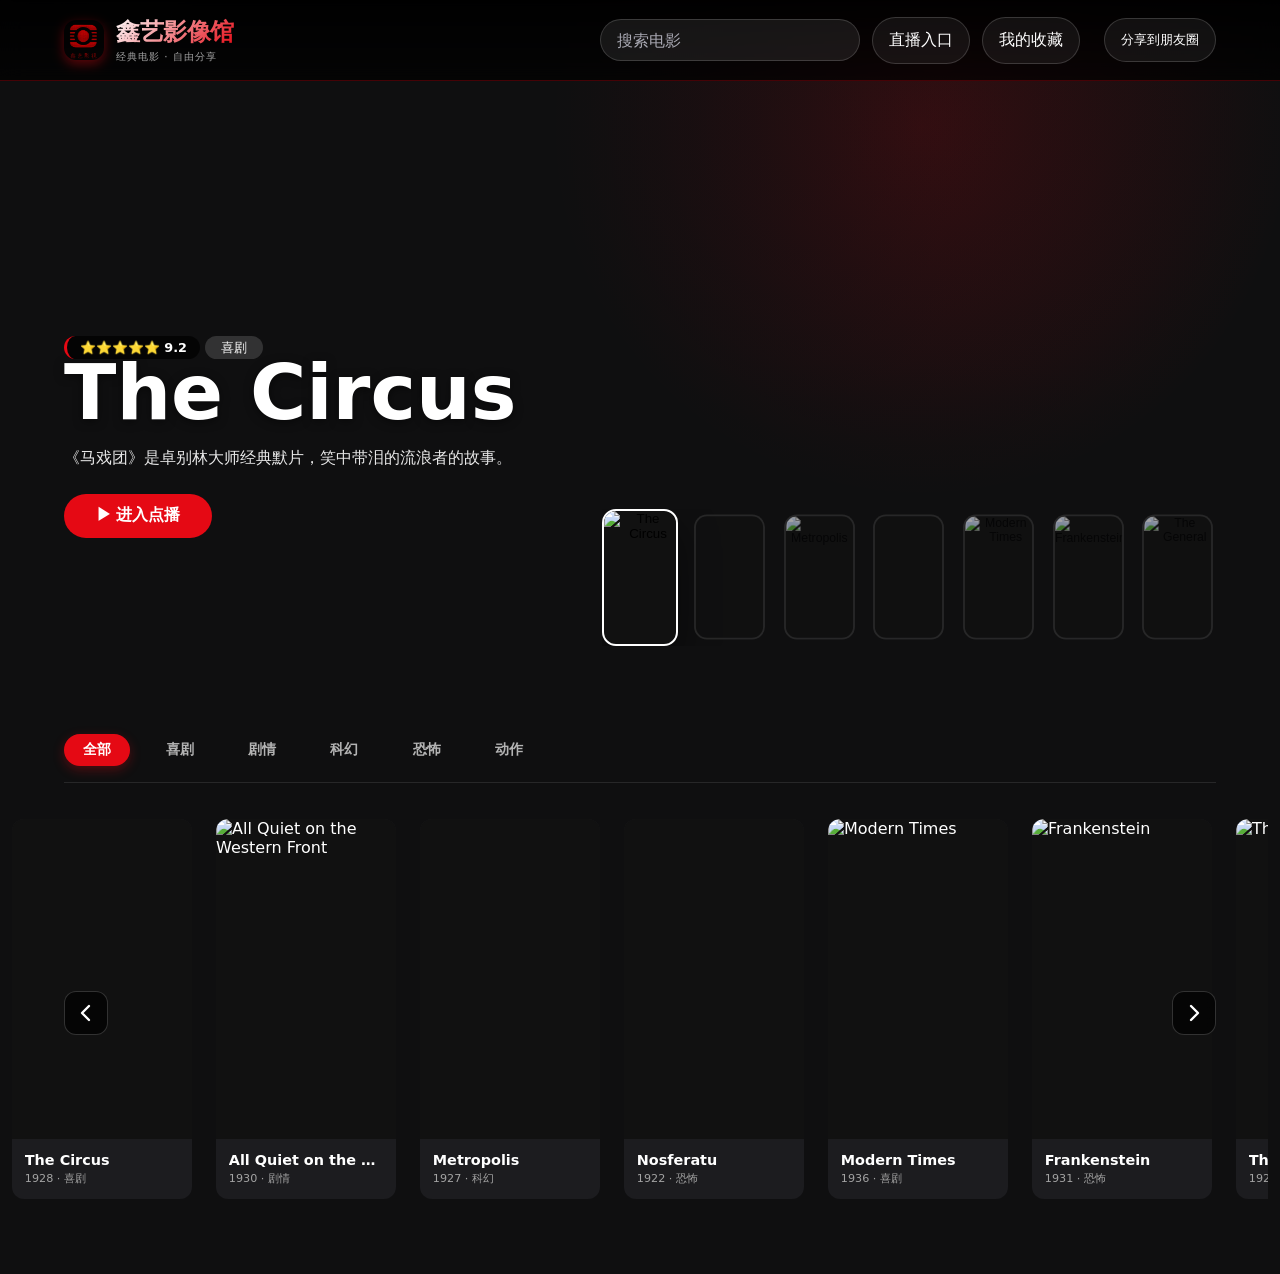
==== commit 82a93a5e: "Extract shared movie data into movies-data.js and update Modern Times assets" ====
--- a/index.html
+++ b/index.html
@@ -948,104 +948,8 @@
 </div>
 
 <script src="player.js?v=20260531-decode-fix"></script>
+<script src="movies-data.js"></script>
 <script>
-    // ---------- 电影数据（可直接增加或修改）----------
-    const moviesData = [
-        { 
-            id: 1,
-            title: "The Circus", 
-            year: 1928, 
-            genre: "Comedy", 
-            overview: "《马戏团》是卓别林大师经典默片，笑中带泪的流浪者的故事。", 
-            director: "查理·卓别林",
-            rating: "⭐⭐⭐⭐⭐ 9.2", 
-            backdrop: "https://pub-c8dff8c2f0a44d65a2aa76008f27ed86.r2.dev/Circle_hb_h.png", 
-            poster: "https://pub-c8dff8c2f0a44d65a2aa76008f27ed86.r2.dev/Circle_hb_s.png", 
-            hlsUrl: "https://pub-c8dff8c2f0a44d65a2aa76008f27ed86.r2.dev/hls/the-circus/index.m3u8",
-            videoUrl: "",
-            fallbackVideoUrl: ""
-        },
-        { 
-            id: 2,
-            title: "All Quiet on the Western Front", 
-            year: 1930, 
-            genre: "Drama", 
-            overview: "《西线无战事》是一部反战史诗，第一次世界大战惨烈真实写照。", 
-            director: "刘易斯·迈尔斯通",
-            rating: "⭐⭐⭐⭐⭐ 8.9", 
-            backdrop: "https://pub-c8dff8c2f0a44d65a2aa76008f27ed86.r2.dev/backdrops/all_quiet_backdrop.jpg?v=20260524", 
-            poster: "https://pub-c8dff8c2f0a44d65a2aa76008f27ed86.r2.dev/posters/all_quiet_poster.jpg?v=20260524", 
-            hlsUrl: "https://pub-c8dff8c2f0a44d65a2aa76008f27ed86.r2.dev/videos/west_no_war/index.m3u8",
-            videoUrl: "", 
-            fallbackVideoUrl: ""  
-        },
-        { 
-            id: 3,
-            title: "Metropolis", 
-            year: 1927, 
-            genre: "Sci-Fi", 
-            overview: "《大都会》是一部德国表现主义科幻巨作，影响后世无数电影。", 
-            director: "弗里茨·朗",
-            rating: "⭐⭐⭐⭐⭐ 8.5", 
-            backdrop: "https://pub-c8dff8c2f0a44d65a2aa76008f27ed86.r2.dev/backdrops/Metropolis_backdrop.jpg", 
-            poster: "https://pub-c8dff8c2f0a44d65a2aa76008f27ed86.r2.dev/posters/Metropolis_poster.jpg", 
-            hlsUrl: "https://pub-c8dff8c2f0a44d65a2aa76008f27ed86.r2.dev/hls/metropolis/index.m3u8",
-            videoUrl: "" 
-        },
-        { 
-            id: 4,
-            title: "Nosferatu", 
-            year: 1922, 
-            genre: "Horror", 
-            overview: "《诺斯费拉图》是影史第一部吸血鬼电影，恐怖氛围至今经典。", 
-            director: "弗里茨·穆瑙",
-            rating: "⭐⭐⭐⭐ 8.0", 
-            backdrop: "https://pub-c8dff8c2f0a44d65a2aa76008f27ed86.r2.dev/backdrops/Nosferatu_backdrop.jpg", 
-            poster: "https://pub-c8dff8c2f0a44d65a2aa76008f27ed86.r2.dev/posters/Nosferatu_poster.jpg", 
-            hlsUrl: "https://pub-c8dff8c2f0a44d65a2aa76008f27ed86.r2.dev/hls/nosferatu/index.m3u8",
-            videoUrl: "" 
-        },
-        { 
-            id: 5,
-            title: "Modern Times", 
-            year: 1936, 
-            genre: "Comedy", 
-            overview: "《摩登时代》是卓别林对工业时代的辛辣讽刺。", 
-            director: "查理·卓别林",
-            rating: "⭐⭐⭐⭐⭐ 9.0", 
-            backdrop: "https://images.unsplash.com/photo-1518834107819-67b0b7c58434?w=1200", 
-            poster: "https://placehold.co/300x450?text=Modern+Times&bg=111111&fg=ffffff", 
-            hlsUrl: "https://pub-c8dff8c2f0a44d65a2aa76008f27ed86.r2.dev/hls/modern-times/index.m3u8",
-            videoUrl: "" 
-        },
-        { 
-            id: 6,
-            title: "Frankenstein", 
-            year: 1931, 
-            genre: "Horror", 
-            overview: "《科学怪人》是科学怪人的银幕始祖，哥特恐怖经典。", 
-            director: "詹姆斯·惠尔",
-            rating: "⭐⭐⭐⭐ 7.8", 
-            backdrop: "https://images.unsplash.com/photo-1516916759473-600c07bc12d4?w=1200", 
-            poster: "https://placehold.co/300x450?text=Frankenstein&bg=111111&fg=ffffff", 
-            hlsUrl: "https://pub-c8dff8c2f0a44d65a2aa76008f27ed86.r2.dev/hls/frankenstein/index.m3u8",
-            videoUrl: "" 
-        },
-        { 
-            id: 7,
-            title: "The General", 
-            year: 1926, 
-            genre: "Action", 
-            overview: "《将军》是巴斯特·基顿的火车追逐动作喜剧巅峰。", 
-            director: "巴斯特·基顿、克莱德·布鲁克曼",
-            rating: "⭐⭐⭐⭐⭐ 8.7", 
-            backdrop: "https://images.unsplash.com/photo-1587923623987-c7e4081beb5f?w=1200", 
-            poster: "https://placehold.co/300x450?text=The+General&bg=111111&fg=ffffff", 
-            hlsUrl: "https://pub-c8dff8c2f0a44d65a2aa76008f27ed86.r2.dev/hls/the-general/index.m3u8",
-            videoUrl: "" 
-        }
-    ];
-
     let currentMovies = [...moviesData];
     let currentHeroMovie = currentMovies[0];
     let currentHeroIndex = 0;
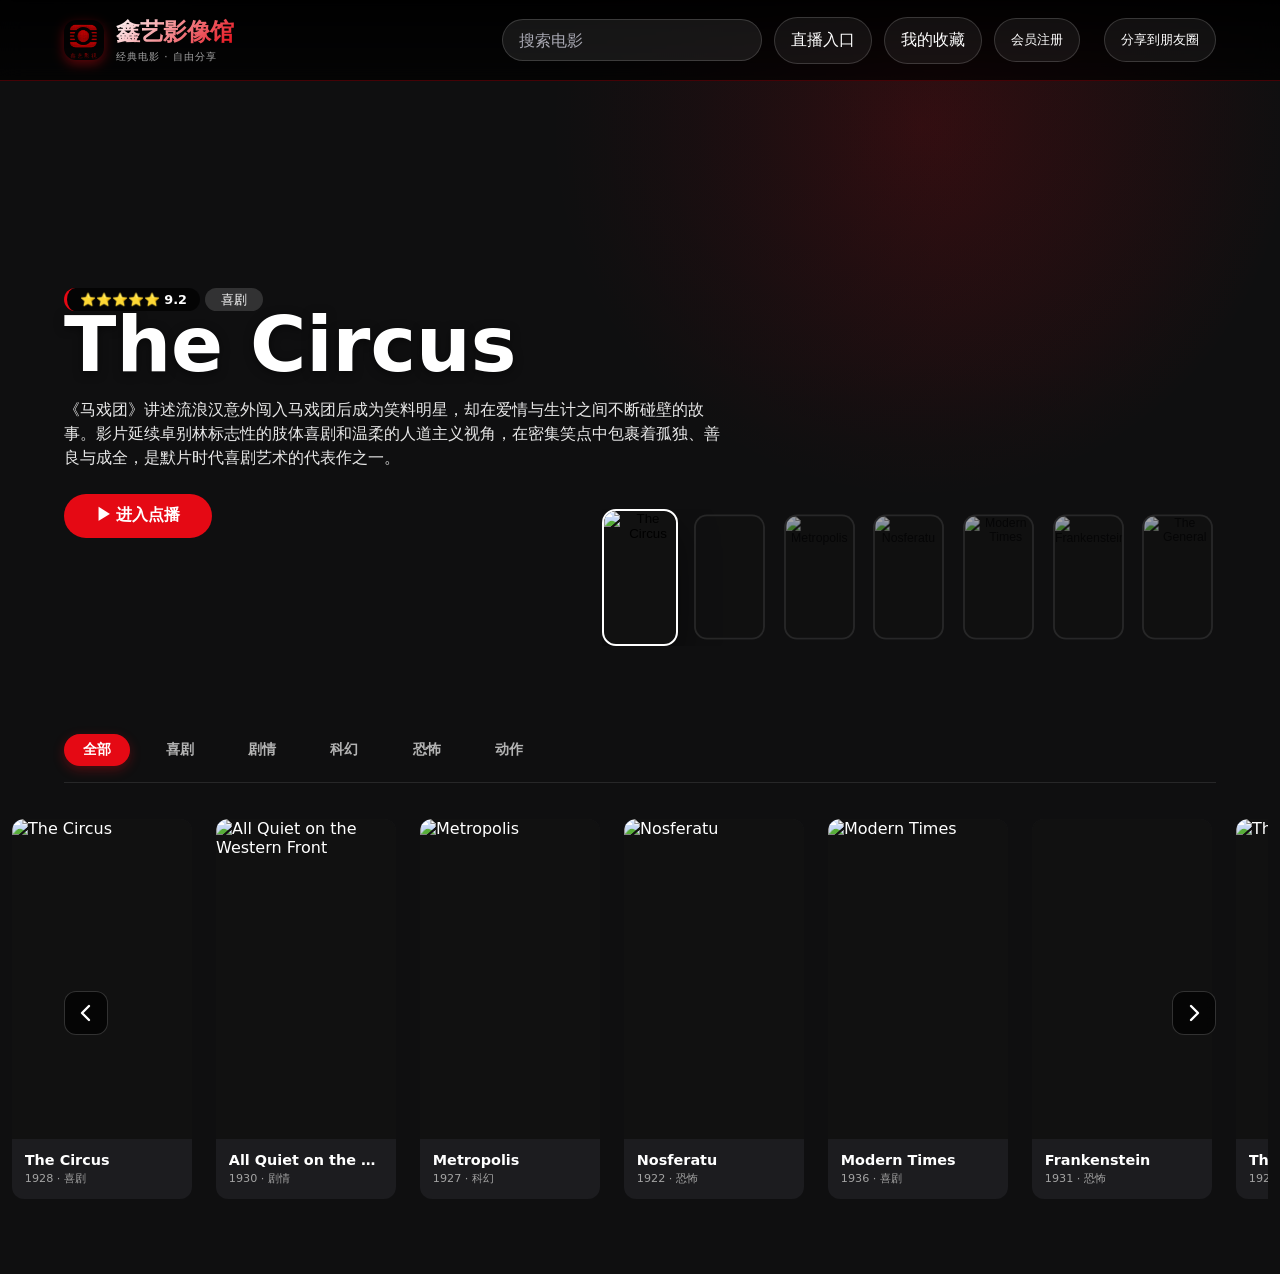
==== commit 03be047b: "update" ====
--- a/index.html
+++ b/index.html
@@ -860,11 +860,48 @@
         <input class="search-input" id="movieSearchInput" type="search" placeholder="搜索电影" aria-label="搜索电影">
         <a class="nav-link" href="live.html">直播入口</a>
         <a class="nav-link" href="favorites.html">我的收藏</a>
+        <button class="nav-link" id="openRegisterModalBtn" type="button">会员注册</button>
         <button class="nav-link share-link" id="shareSiteBtn" type="button">分享到朋友圈</button>
     </div>
 </nav>
 
 <div class="share-toast" id="shareToast" role="status" aria-live="polite"></div>
+<div class="auth-modal" id="registerModal" hidden>
+    <div class="auth-card">
+        <div class="auth-header">
+            <h2>会员注册</h2>
+            <button class="auth-close" id="closeRegisterModalBtn" type="button" aria-label="关闭">×</button>
+        </div>
+        <div class="auth-tabs">
+            <button class="auth-tab active" id="loginTab" type="button">登录</button>
+            <button class="auth-tab" id="registerTab" type="button">注册</button>
+        </div>
+        <form class="auth-form" id="loginForm" hidden>
+            <label>
+                用户名
+                <input id="loginUsername" type="text" maxlength="20" placeholder="请输入用户名" required>
+            </label>
+            <label>
+                密码
+                <input id="loginPassword" type="password" maxlength="40" placeholder="请输入密码" required>
+            </label>
+            <button class="auth-submit" type="submit">登录</button>
+        </form>
+        <form class="auth-form" id="registerForm">
+            <label>
+                用户名
+                <input id="registerUsername" type="text" maxlength="20" placeholder="请输入用户名" required>
+            </label>
+            <label>
+                密码
+                <input id="registerPassword" type="password" maxlength="40" placeholder="请输入密码" required>
+            </label>
+            <button class="auth-submit" type="submit">注册会员</button>
+        </form>
+        <div class="auth-status" id="authStatus"></div>
+        <div class="auth-tip">说明：现在使用后端接口保存会员账号，登录后会在当前浏览器保持会话。</div>
+    </div>
+</div>
 
 <section class="hero" id="heroSection">
     <img class="hero-backdrop" id="heroBackdrop" src="https://pub-c8dff8c2f0a44d65a2aa76008f27ed86.r2.dev/Circle_hb_h.png" alt="The Circus backdrop" fetchpriority="high">
@@ -949,6 +986,7 @@
 
 <script src="player.js?v=20260531-decode-fix"></script>
 <script src="movies-data.js"></script>
+<script src="member-register.js"></script>
 <script>
     let currentMovies = [...moviesData];
     let currentHeroMovie = currentMovies[0];
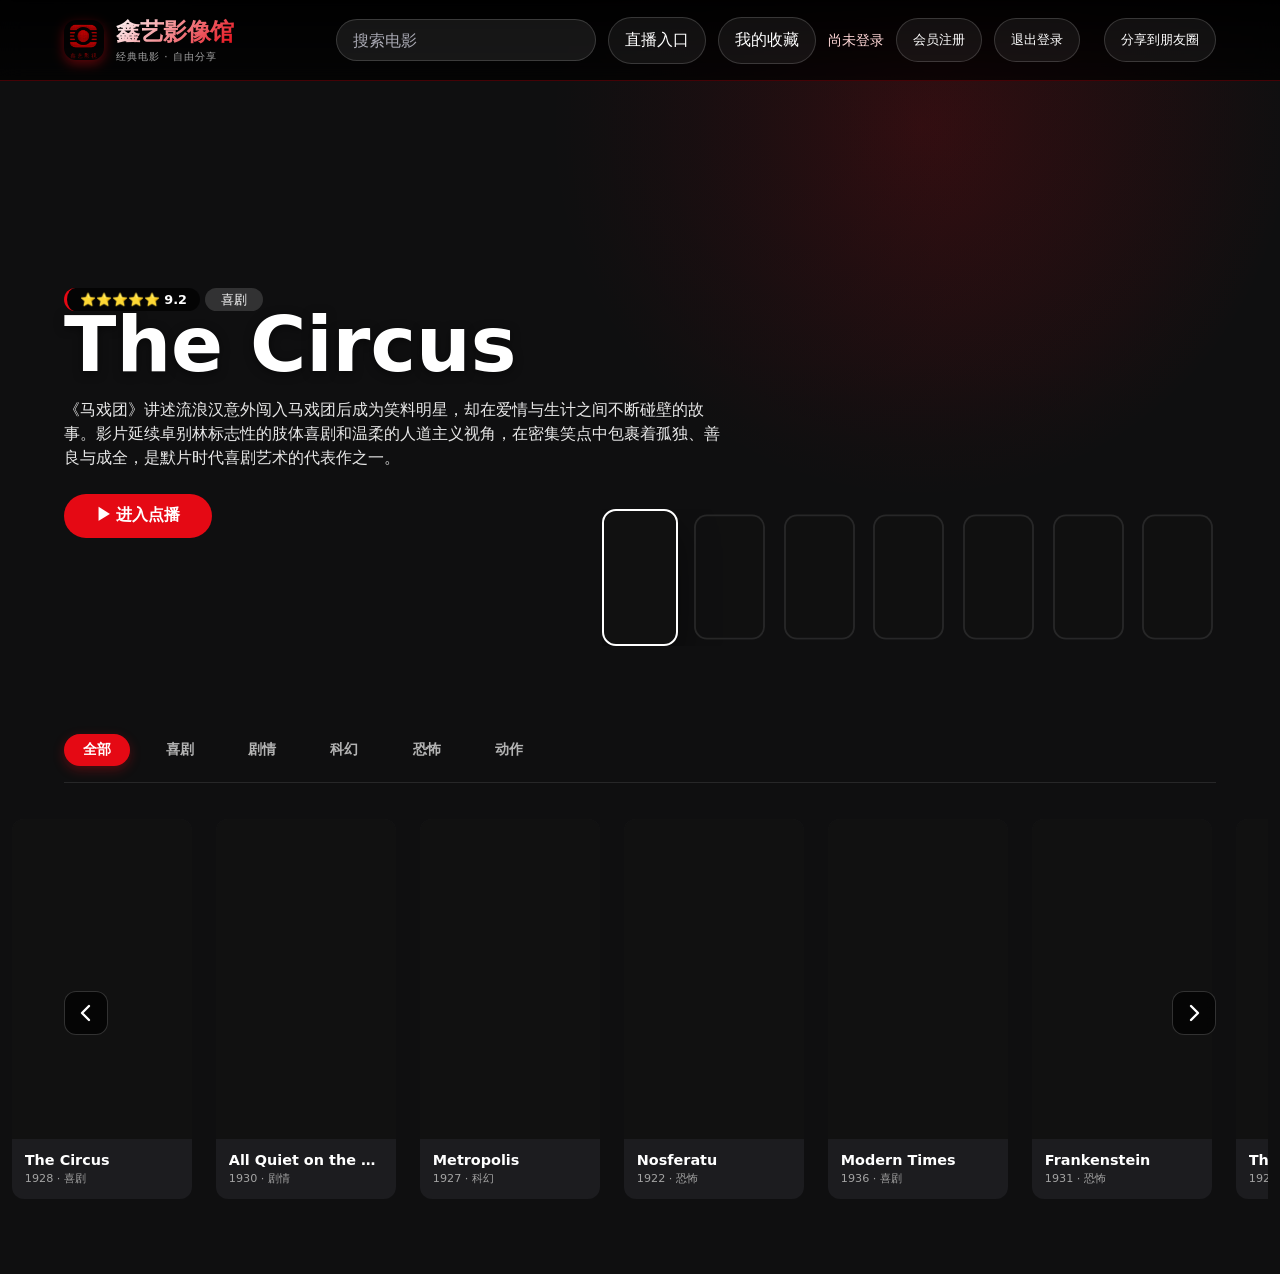
==== commit 02b9fcf0: "update" ====
--- a/index.html
+++ b/index.html
@@ -860,7 +860,9 @@
         <input class="search-input" id="movieSearchInput" type="search" placeholder="搜索电影" aria-label="搜索电影">
         <a class="nav-link" href="live.html">直播入口</a>
         <a class="nav-link" href="favorites.html">我的收藏</a>
+        <span class="auth-nav-status" id="authNavStatus"></span>
         <button class="nav-link" id="openRegisterModalBtn" type="button">会员注册</button>
+        <button class="nav-link" id="logoutBtn" type="button" hidden>退出登录</button>
         <button class="nav-link share-link" id="shareSiteBtn" type="button">分享到朋友圈</button>
     </div>
 </nav>
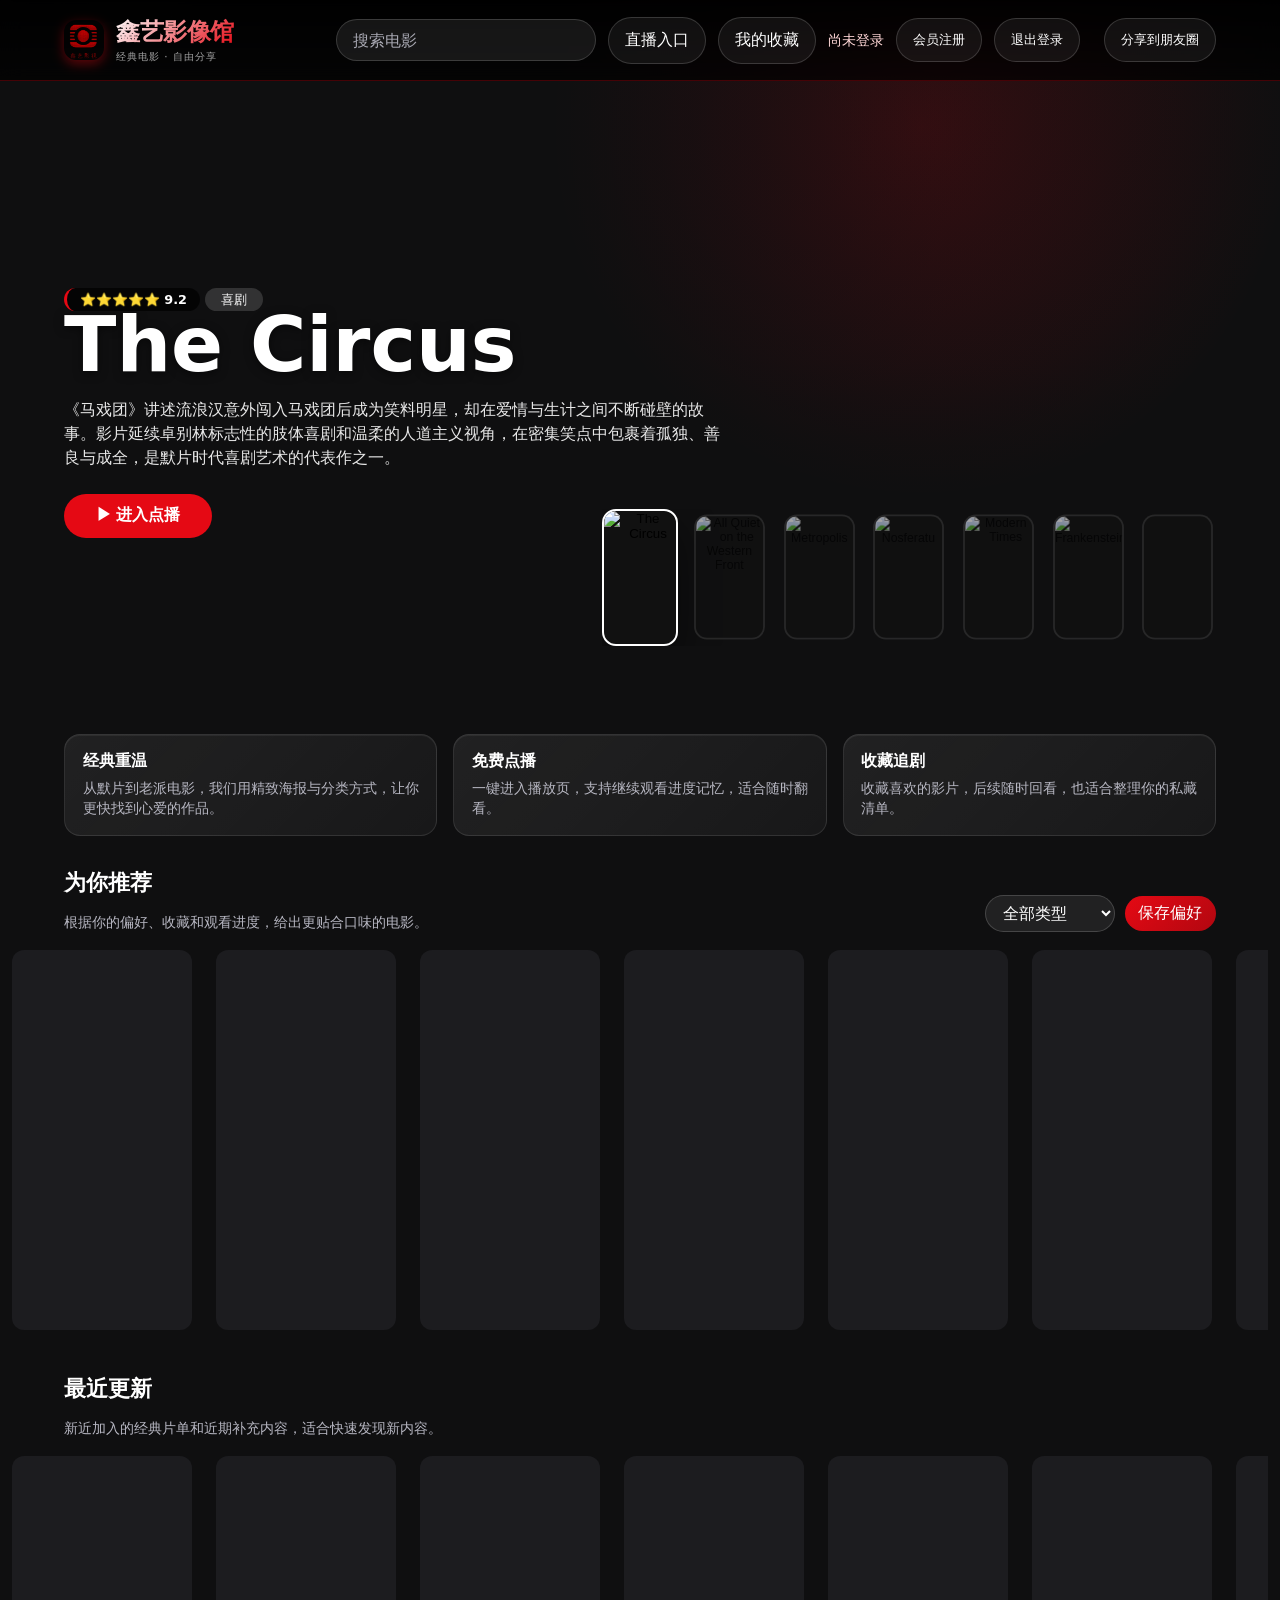
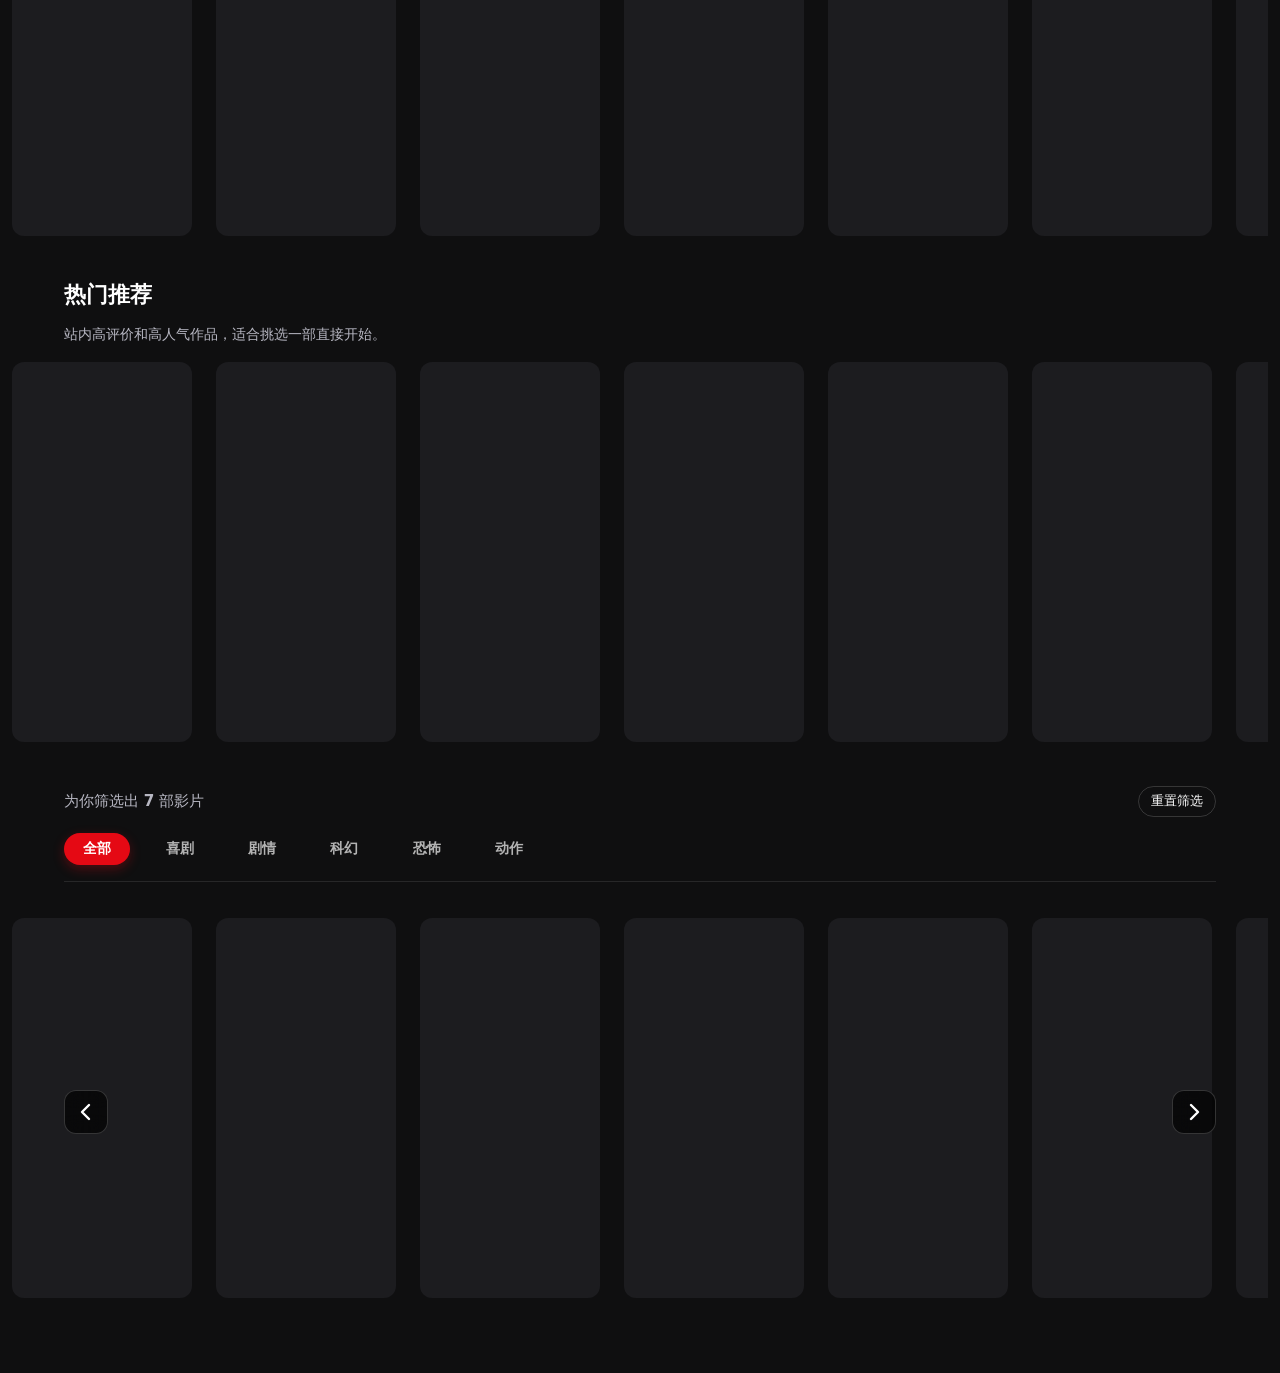
==== commit ed4b8bfb: "update" ====
--- a/index.html
+++ b/index.html
@@ -8,6 +8,12 @@
     <meta property="og:description" content="观看并分享经典电影。">
     <meta property="og:image" content="https://pub-c8dff8c2f0a44d65a2aa76008f27ed86.r2.dev/Circle_hb_h.png">
     <meta property="og:type" content="website">
+    <meta name="keywords" content="经典电影, 电影点播, 影视站, 旧片, 默片, 电影推荐">
+    <meta name="robots" content="index,follow">
+    <meta name="theme-color" content="#0f0f10">
+    <link rel="canonical" href="https://example.com/index.html">
+    <link rel="preconnect" href="https://pub-c8dff8c2f0a44d65a2aa76008f27ed86.r2.dev">
+    <link rel="preconnect" href="https://cdn.jsdelivr.net">
     <link rel="icon" href="logo.png">
     <link rel="apple-touch-icon" href="logo.png">
     <title>鑫艺影像馆 · 致敬经典电影</title>
@@ -161,6 +167,12 @@
             gap: 0.75rem;
         }
 
+        .search-shell {
+            position: relative;
+            display: flex;
+            align-items: center;
+        }
+
         .search-input {
             width: min(24vw, 260px);
             min-width: 180px;
@@ -169,7 +181,7 @@
             border-radius: 999px;
             background: rgba(255,255,255,0.08);
             color: #fff;
-            padding: 0 1rem;
+            padding: 0 1rem 0 1rem;
             font: inherit;
             outline: none;
         }
@@ -181,6 +193,33 @@
         .search-input:focus {
             border-color: rgba(229,9,20,0.75);
             background: rgba(255,255,255,0.12);
+        }
+
+        .search-clear {
+            position: absolute;
+            right: 0.45rem;
+            width: 28px;
+            height: 28px;
+            border: none;
+            border-radius: 999px;
+            background: rgba(255,255,255,0.15);
+            color: #fff;
+            display: inline-flex;
+            align-items: center;
+            justify-content: center;
+            cursor: pointer;
+            opacity: 0;
+            pointer-events: none;
+            transition: opacity 0.2s ease, background 0.2s ease;
+        }
+
+        .search-clear.visible {
+            opacity: 1;
+            pointer-events: auto;
+        }
+
+        .search-clear:hover {
+            background: rgba(229,9,20,0.82);
         }
 
         .share-toast {
@@ -469,10 +508,114 @@
             margin-bottom: 2rem;
         }
 
+        .section-shell {
+            margin-bottom: 2rem;
+        }
+
+        .info-strip {
+            display: grid;
+            grid-template-columns: repeat(3, minmax(0, 1fr));
+            gap: 1rem;
+            margin: 0 0 2rem;
+        }
+
+        .info-card {
+            background: linear-gradient(135deg, rgba(255,255,255,0.08) 0%, rgba(255,255,255,0.04) 100%);
+            border: 1px solid rgba(255,255,255,0.1);
+            border-radius: 16px;
+            padding: 1rem 1.1rem;
+            box-shadow: inset 0 1px 0 rgba(255,255,255,0.06);
+        }
+
+        .info-card strong {
+            display: block;
+            font-size: 1rem;
+            margin-bottom: 0.35rem;
+        }
+
+        .info-card span {
+            color: #b7b7c2;
+            font-size: 0.86rem;
+            line-height: 1.5;
+        }
+
         .section-heading {
             font-size: 1.35rem;
             margin-bottom: 1rem;
             font-weight: 750;
+        }
+
+        .results-summary {
+            display: flex;
+            align-items: center;
+            justify-content: space-between;
+            gap: 1rem;
+            margin-bottom: 1rem;
+            color: #b7b7c2;
+            font-size: 0.95rem;
+        }
+
+        .results-summary .reset-filters {
+            background: transparent;
+            color: #fff;
+            border: 1px solid rgba(255,255,255,0.16);
+            padding: 0.35rem 0.75rem;
+            border-radius: 999px;
+            cursor: pointer;
+        }
+
+        .results-summary .reset-filters:hover {
+            background: rgba(255,255,255,0.08);
+        }
+
+        .section-header {
+            display: flex;
+            align-items: end;
+            justify-content: space-between;
+            gap: 1rem;
+            margin-bottom: 0.9rem;
+        }
+
+        .section-subtitle {
+            color: #b7b7c2;
+            font-size: 0.9rem;
+            margin-top: 0.25rem;
+        }
+
+        .preference-panel {
+            display: flex;
+            align-items: center;
+            gap: 0.6rem;
+            flex-wrap: wrap;
+        }
+
+        .preference-select {
+            min-width: 130px;
+            border: 1px solid rgba(255,255,255,0.16);
+            border-radius: 999px;
+            background: rgba(255,255,255,0.08);
+            color: #fff;
+            padding: 0.45rem 0.8rem;
+            font: inherit;
+        }
+
+        .preference-button {
+            border: none;
+            border-radius: 999px;
+            background: linear-gradient(135deg, #e50914, #b20710);
+            color: #fff;
+            padding: 0.45rem 0.85rem;
+            cursor: pointer;
+            font: inherit;
+        }
+
+        .preference-button:hover {
+            filter: brightness(1.06);
+        }
+
+        .movie-card {
+            content-visibility: auto;
+            contain-intrinsic-size: 260px 360px;
         }
 
         .continue-grid {
@@ -659,6 +802,47 @@
             stroke: currentColor;
         }
 
+        .back-to-top {
+            position: fixed;
+            right: 1rem;
+            bottom: 1.25rem;
+            width: 46px;
+            height: 46px;
+            border: none;
+            border-radius: 999px;
+            background: rgba(229,9,20,0.9);
+            color: #fff;
+            display: inline-flex;
+            align-items: center;
+            justify-content: center;
+            box-shadow: 0 10px 24px rgba(0,0,0,0.35);
+            cursor: pointer;
+            opacity: 0;
+            pointer-events: none;
+            transform: translateY(10px);
+            transition: opacity 0.2s ease, transform 0.2s ease;
+            z-index: 60;
+        }
+
+        .back-to-top.visible {
+            opacity: 1;
+            pointer-events: auto;
+            transform: translateY(0);
+        }
+
+        .back-to-top:hover {
+            transform: translateY(-2px);
+        }
+
+        @media (prefers-reduced-motion: reduce) {
+            *, *::before, *::after {
+                animation-duration: 0.01ms !important;
+                animation-iteration-count: 1 !important;
+                transition-duration: 0.01ms !important;
+                scroll-behavior: auto !important;
+            }
+        }
+
         /* 加载动画 */
         .loader {
             text-align: center;
@@ -707,6 +891,13 @@
                 min-width: 150px;
                 height: 38px;
                 font-size: 0.82rem;
+            }
+            .info-strip {
+                grid-template-columns: 1fr;
+            }
+            .results-summary {
+                flex-direction: column;
+                align-items: flex-start;
             }
             .hero {
                 height: 76vh;
@@ -857,7 +1048,10 @@
         </div>
     </div>
     <div class="nav-actions">
-        <input class="search-input" id="movieSearchInput" type="search" placeholder="搜索电影" aria-label="搜索电影">
+        <div class="search-shell">
+            <input class="search-input" id="movieSearchInput" type="search" placeholder="搜索电影" aria-label="搜索电影">
+            <button class="search-clear" id="searchClearBtn" type="button" aria-label="清空搜索">×</button>
+        </div>
         <a class="nav-link" href="live.html">直播入口</a>
         <a class="nav-link" href="favorites.html">我的收藏</a>
         <span class="auth-nav-status" id="authNavStatus"></span>
@@ -920,10 +1114,59 @@
 </section>
 
 <main class="container">
+    <section class="info-strip" aria-label="站点亮点">
+        <div class="info-card">
+            <strong>经典重温</strong>
+            <span>从默片到老派电影，我们用精致海报与分类方式，让你更快找到心爱的作品。</span>
+        </div>
+        <div class="info-card">
+            <strong>免费点播</strong>
+            <span>一键进入播放页，支持继续观看进度记忆，适合随时翻看。</span>
+        </div>
+        <div class="info-card">
+            <strong>收藏追剧</strong>
+            <span>收藏喜欢的影片，后续随时回看，也适合整理你的私藏清单。</span>
+        </div>
+    </section>
+    <section class="section-shell">
+        <div class="section-header">
+            <div>
+                <h2 class="section-heading">为你推荐</h2>
+                <p class="section-subtitle">根据你的偏好、收藏和观看进度，给出更贴合口味的电影。</p>
+            </div>
+            <div class="preference-panel">
+                <select class="preference-select" id="preferenceGenreSelect" aria-label="选择偏好类型"></select>
+                <button class="preference-button" id="savePreferenceBtn" type="button">保存偏好</button>
+            </div>
+        </div>
+        <div class="movies-grid" id="personalizedRail"></div>
+    </section>
+    <section class="section-shell">
+        <div class="section-header">
+            <div>
+                <h2 class="section-heading">最近更新</h2>
+                <p class="section-subtitle">新近加入的经典片单和近期补充内容，适合快速发现新内容。</p>
+            </div>
+        </div>
+        <div class="movies-grid" id="recentlyUpdatedRail"></div>
+    </section>
+    <section class="section-shell">
+        <div class="section-header">
+            <div>
+                <h2 class="section-heading">热门推荐</h2>
+                <p class="section-subtitle">站内高评价和高人气作品，适合挑选一部直接开始。</p>
+            </div>
+        </div>
+        <div class="movies-grid" id="popularRail"></div>
+    </section>
     <section class="continue-section" id="continueSection" hidden>
         <h2 class="section-heading">继续观看</h2>
         <div class="continue-grid" id="continueGrid"></div>
     </section>
+    <div class="results-summary" id="resultsSummary">
+        <span>为你筛选出 <strong id="resultsCount">0</strong> 部影片</span>
+        <button class="reset-filters" id="resetFiltersBtn" type="button">重置筛选</button>
+    </div>
     <div class="genre-filter" id="genreFilterContainer">
         <button class="genre-btn active" data-genre="all">全部</button>
     </div>
@@ -943,6 +1186,8 @@
         </button>
     </div>
 </main>
+
+<button class="back-to-top" id="backToTopBtn" type="button" aria-label="返回顶部">↑</button>
 
 <div id="videoModal" class="modal">
     <div class="modal-container">
@@ -1013,6 +1258,13 @@
     const modalFavoriteBtn = document.getElementById('modalFavoriteBtn');
     const modalContainer = document.querySelector('.modal-container');
     const movieSearchInput = document.getElementById('movieSearchInput');
+    const searchClearBtn = document.getElementById('searchClearBtn');
+    const resultsCount = document.getElementById('resultsCount');
+    const resetFiltersBtn = document.getElementById('resetFiltersBtn');
+    const backToTopBtn = document.getElementById('backToTopBtn');
+    const preferenceGenreSelect = document.getElementById('preferenceGenreSelect');
+    const savePreferenceBtn = document.getElementById('savePreferenceBtn');
+    let searchDebounceTimer = null;
 
     // 分类映射
     function getGenreLabel(genre) {
@@ -1142,6 +1394,20 @@
         return haystack.includes(query);
     }
 
+    function updateResultsSummary() {
+        const count = currentMovies.length;
+        resultsCount.textContent = count;
+        const genreLabel = activeGenre === 'all' ? '全部' : getGenreLabel(activeGenre);
+        const searchLabel = activeSearchQuery.trim() ? ` · 搜索“${activeSearchQuery.trim()}”` : '';
+        const summaryText = resultsCount.parentElement.querySelector('span');
+        if (summaryText) {
+            summaryText.textContent = `为你筛选出 ${count} 部影片${searchLabel}`;
+            if (activeGenre !== 'all') {
+                summaryText.textContent += ` · 当前分类：${genreLabel}`;
+            }
+        }
+    }
+
     function applyMovieFilters() {
         const query = activeSearchQuery.trim().toLowerCase();
         currentMovies = moviesData.filter(movie => {
@@ -1150,10 +1416,89 @@
         });
         renderMoviesGrid();
         renderHeroPosterRail();
-        // 如果筛选后列表不为空，更新Hero为第一个电影
         if (currentMovies.length) setHeroMovie(currentMovies[0], 0);
         updateMovieRailButtons();
+        updateResultsSummary();
         startHeroRotation();
+    }
+
+    function getMovieRatingValue(movie) {
+        const match = String(movie.rating || '').match(/(\d+(?:\.\d+)?)/);
+        return Number(match?.[1] || 0);
+    }
+
+    function getPreferredGenre() {
+        return localStorage.getItem('preferredGenre') || 'all';
+    }
+
+    function setPreferredGenre(genre) {
+        localStorage.setItem('preferredGenre', genre);
+    }
+
+    function renderPreferenceOptions() {
+        if (!preferenceGenreSelect) return;
+        const genres = [...new Set(moviesData.map(movie => movie.genre))];
+        preferenceGenreSelect.innerHTML = ['<option value="all">全部类型</option>', ...genres.map(genre => `<option value="${genre}">${getGenreLabel(genre)}</option>`)].join('');
+        preferenceGenreSelect.value = getPreferredGenre();
+    }
+
+    function renderRecommendationRail(containerId, movies) {
+        const container = document.getElementById(containerId);
+        if (!container) return;
+        if (!movies.length) {
+            container.innerHTML = '<div class="loader">暂无可展示内容</div>';
+            return;
+        }
+
+        container.innerHTML = movies.map(movie => `
+            <div class="movie-card" data-movie-id="${movie.id}">
+                <div class="poster-wrapper">
+                    <img class="poster" src="${movie.poster}" alt="${movie.title}" loading="lazy" decoding="async" onerror="this.src='https://placehold.co/300x450?text=Classic&bg=111111&fg=ffffff'">
+                </div>
+                <div class="movie-info">
+                    <div class="movie-title">${movie.title}</div>
+                    <div class="movie-year">${movie.year} · ${getGenreLabel(movie.genre)}</div>
+                </div>
+            </div>
+        `).join('');
+
+        container.querySelectorAll('.movie-card').forEach(card => {
+            const movieId = Number(card.getAttribute('data-movie-id'));
+            const movie = moviesData.find(item => item.id === movieId);
+            if (!movie) return;
+            card.addEventListener('click', () => goToMovieDetail(movie));
+        });
+    }
+
+    function renderRecommendationRails() {
+        const favoriteIds = getFavoriteMovies();
+        const personalized = moviesData
+            .map(movie => {
+                let score = (movie.popularity || 0) + getMovieRatingValue(movie) * 10;
+                const preferredGenre = getPreferredGenre();
+                if (preferredGenre !== 'all' && movie.genre === preferredGenre) score += 18;
+                if (favoriteIds.includes(movie.id)) score += 16;
+                if (movie.featured) score += 8;
+                if (movie.year >= 1930) score += 4;
+                const progress = getSavedProgress(movie.id);
+                if (progress >= 5) score += 6;
+                return { ...movie, score };
+            })
+            .sort((a, b) => b.score - a.score)
+            .slice(0, 8);
+
+        const recentlyUpdated = [...moviesData]
+            .sort((a, b) => Number(b.year || 0) - Number(a.year || 0))
+            .slice(0, 8);
+
+        const popular = [...moviesData]
+            .map(movie => ({ ...movie, score: (movie.popularity || 0) + getMovieRatingValue(movie) * 8 }))
+            .sort((a, b) => b.score - a.score)
+            .slice(0, 8);
+
+        renderRecommendationRail('personalizedRail', personalized);
+        renderRecommendationRail('recentlyUpdatedRail', recentlyUpdated);
+        renderRecommendationRail('popularRail', popular);
     }
 
     function updateMovieRailButtons() {
@@ -1394,14 +1739,46 @@
         document.addEventListener('fullscreenchange', showModalControls);
     }
 
+    function handleSearchInput(value) {
+        activeSearchQuery = value;
+        searchClearBtn.classList.toggle('visible', value.trim().length > 0);
+        window.clearTimeout(searchDebounceTimer);
+        searchDebounceTimer = window.setTimeout(() => {
+            applyMovieFilters();
+        }, 180);
+    }
+
+    function resetMovieFilters() {
+        activeGenre = 'all';
+        activeSearchQuery = '';
+        movieSearchInput.value = '';
+        searchClearBtn.classList.remove('visible');
+        renderGenreFilter();
+        filterByGenre('all');
+    }
+
+    function toggleBackToTopButton() {
+        backToTopBtn.classList.toggle('visible', window.scrollY > 360);
+    }
+
     movieScrollLeft.addEventListener('click', () => scrollMovieRail(-1));
 	    movieScrollRight.addEventListener('click', () => scrollMovieRail(1));
 	    movieRail.addEventListener('scroll', updateMovieRailButtons, { passive: true });
 	    window.addEventListener('resize', updateMovieRailButtons);
-	    movieSearchInput.addEventListener('input', (event) => {
-	        activeSearchQuery = event.target.value;
-	        applyMovieFilters();
+	    window.addEventListener('scroll', toggleBackToTopButton, { passive: true });
+	    movieSearchInput.addEventListener('input', (event) => handleSearchInput(event.target.value));
+	    searchClearBtn.addEventListener('click', () => {
+	        movieSearchInput.value = '';
+	        handleSearchInput('');
 	    });
+	    resetFiltersBtn.addEventListener('click', resetMovieFilters);
+	    savePreferenceBtn?.addEventListener('click', () => {
+	        const value = preferenceGenreSelect?.value || 'all';
+	        setPreferredGenre(value);
+	        renderRecommendationRails();
+	        showShareToast(`已更新你的偏好，优先展示“${getGenreLabel(value === 'all' ? '全部' : value)}”。`);
+	    });
+	    backToTopBtn.addEventListener('click', () => window.scrollTo({ top: 0, behavior: 'smooth' }));
 	    heroSection.addEventListener('click', () => goToMovieDetail());
     heroSection.addEventListener('mouseenter', () => window.clearInterval(heroRotationTimer));
     heroSection.addEventListener('mouseleave', startHeroRotation);
@@ -1482,7 +1859,12 @@
         renderGenreFilter();
 	        currentMovies = [...moviesData];
         renderContinueWatching();
+        renderPreferenceOptions();
+        updateResultsSummary();
         applyMovieFilters();
+        window.requestAnimationFrame(() => {
+            renderRecommendationRails();
+        });
         renderHeroPosterRail();
         setHeroMovie(moviesData[0], 0);
         startHeroRotation();
@@ -1499,6 +1881,7 @@
         modalFullscreenBtn.addEventListener('click', toggleModalFullscreen);
         modalFavoriteBtn.addEventListener('click', toggleFavorite);
         setupModalControlAutoHide();
+        toggleBackToTopButton();
     }
 
     init();
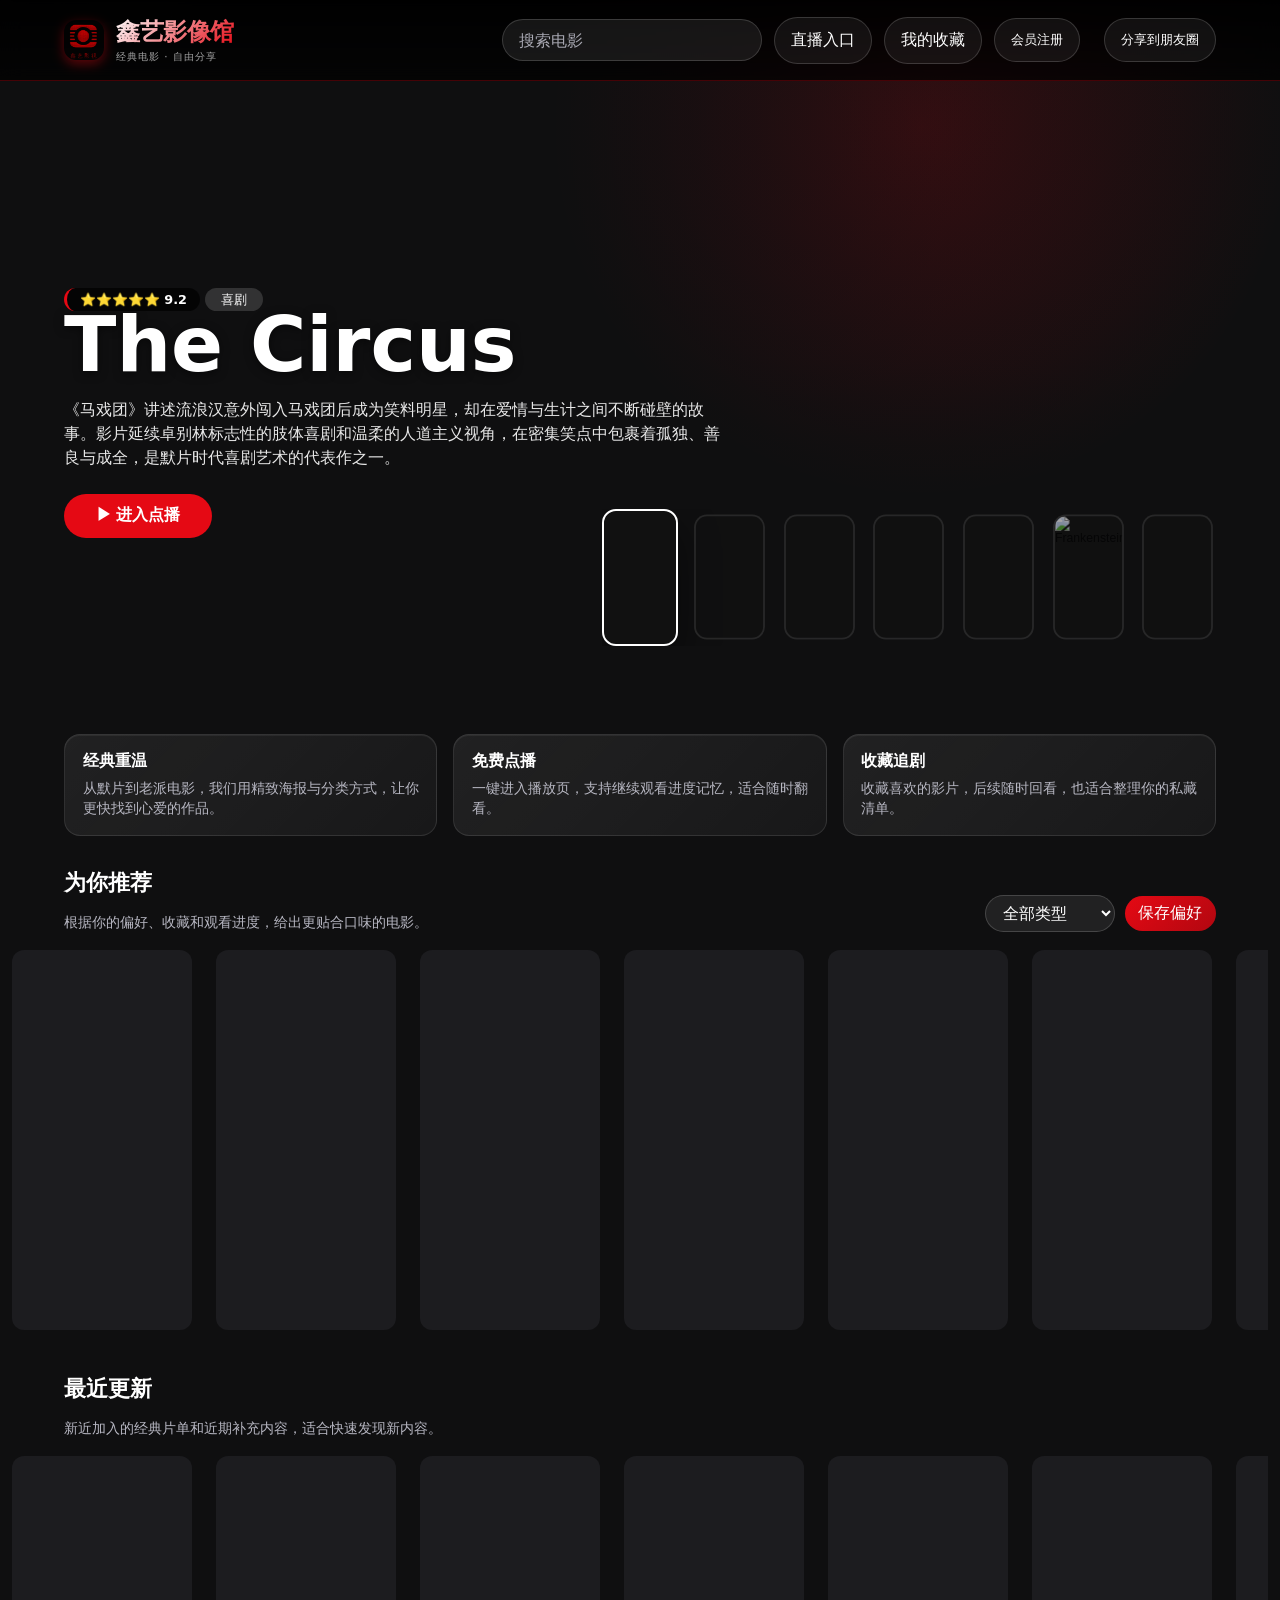
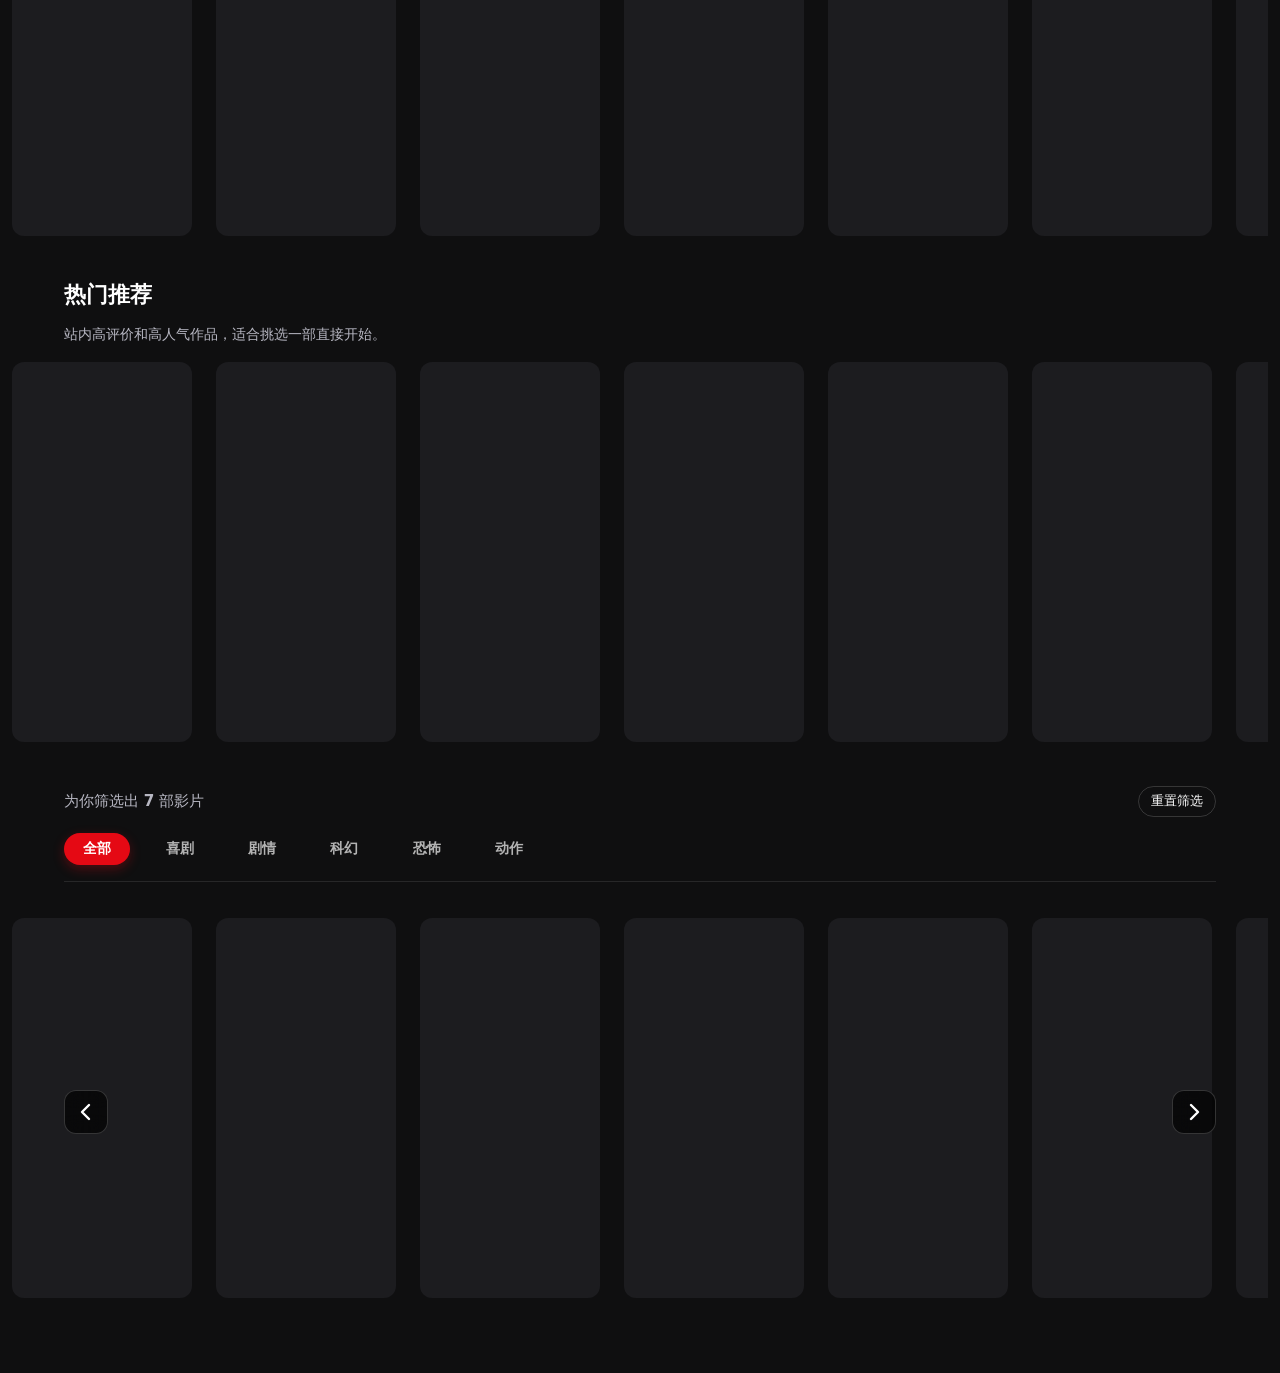
==== commit 75b2bf7e: "feat: refine member registration flow" ====
--- a/index.html
+++ b/index.html
@@ -1054,9 +1054,7 @@
         </div>
         <a class="nav-link" href="live.html">直播入口</a>
         <a class="nav-link" href="favorites.html">我的收藏</a>
-        <span class="auth-nav-status" id="authNavStatus"></span>
-        <button class="nav-link" id="openRegisterModalBtn" type="button">会员注册</button>
-        <button class="nav-link" id="logoutBtn" type="button" hidden>退出登录</button>
+        <button class="nav-link" id="openRegisterModalBtn" type="button" hidden>会员注册</button>
         <button class="nav-link share-link" id="shareSiteBtn" type="button">分享到朋友圈</button>
     </div>
 </nav>
@@ -1084,18 +1082,48 @@
             <button class="auth-submit" type="submit">登录</button>
         </form>
         <form class="auth-form" id="registerForm">
+            <div class="auth-hero">
+                <div class="auth-pretitle">加入会员</div>
+                <h3>开始你的影视订阅之旅</h3>
+            </div>
+            <div class="auth-steps">
+                <span class="auth-step active">1</span>
+                <span>→</span>
+                <span class="auth-step">2</span>
+                <span>→</span>
+                <span class="auth-step">3</span>
+            </div>
+            <div class="auth-benefits">
+                <div class="auth-benefits-title">会员权益</div>
+                <ul>
+                    <li>高清 / 4K 影片观看</li>
+                    <li>收藏与观看历史管理</li>
+                    <li>优先更新精彩直播内容</li>
+                </ul>
+            </div>
             <label>
-                用户名
-                <input id="registerUsername" type="text" maxlength="20" placeholder="请输入用户名" required>
+                邮箱 / 手机号
+                <input id="registerContact" type="text" maxlength="40" placeholder="请输入邮箱或手机号" required>
             </label>
+            <div class="auth-inline-field">
+                <label style="flex: 1 1 auto;">
+                    验证码
+                    <input id="registerCode" type="text" maxlength="6" placeholder="6位验证码" required>
+                </label>
+                <button class="auth-secondary" id="sendRegisterCodeBtn" type="button">获取验证码</button>
+            </div>
             <label>
-                密码
-                <input id="registerPassword" type="password" maxlength="40" placeholder="请输入密码" required>
+                设置密码
+                <input id="registerPassword" type="password" maxlength="40" placeholder="请输入至少6位密码" required>
             </label>
-            <button class="auth-submit" type="submit">注册会员</button>
+            <label class="auth-check-row">
+                <input id="registerAgree" type="checkbox">
+                <span>我已阅读并接受会员服务条款</span>
+            </label>
+            <button class="auth-submit" type="submit">完成注册</button>
         </form>
         <div class="auth-status" id="authStatus"></div>
-        <div class="auth-tip">说明：现在使用后端接口保存会员账号，登录后会在当前浏览器保持会话。</div>
+        <div class="auth-tip">说明：本流程为前端演示版，验证码由前端生成并提示，实际接入时应接入短信或邮件服务。</div>
     </div>
 </div>
 
